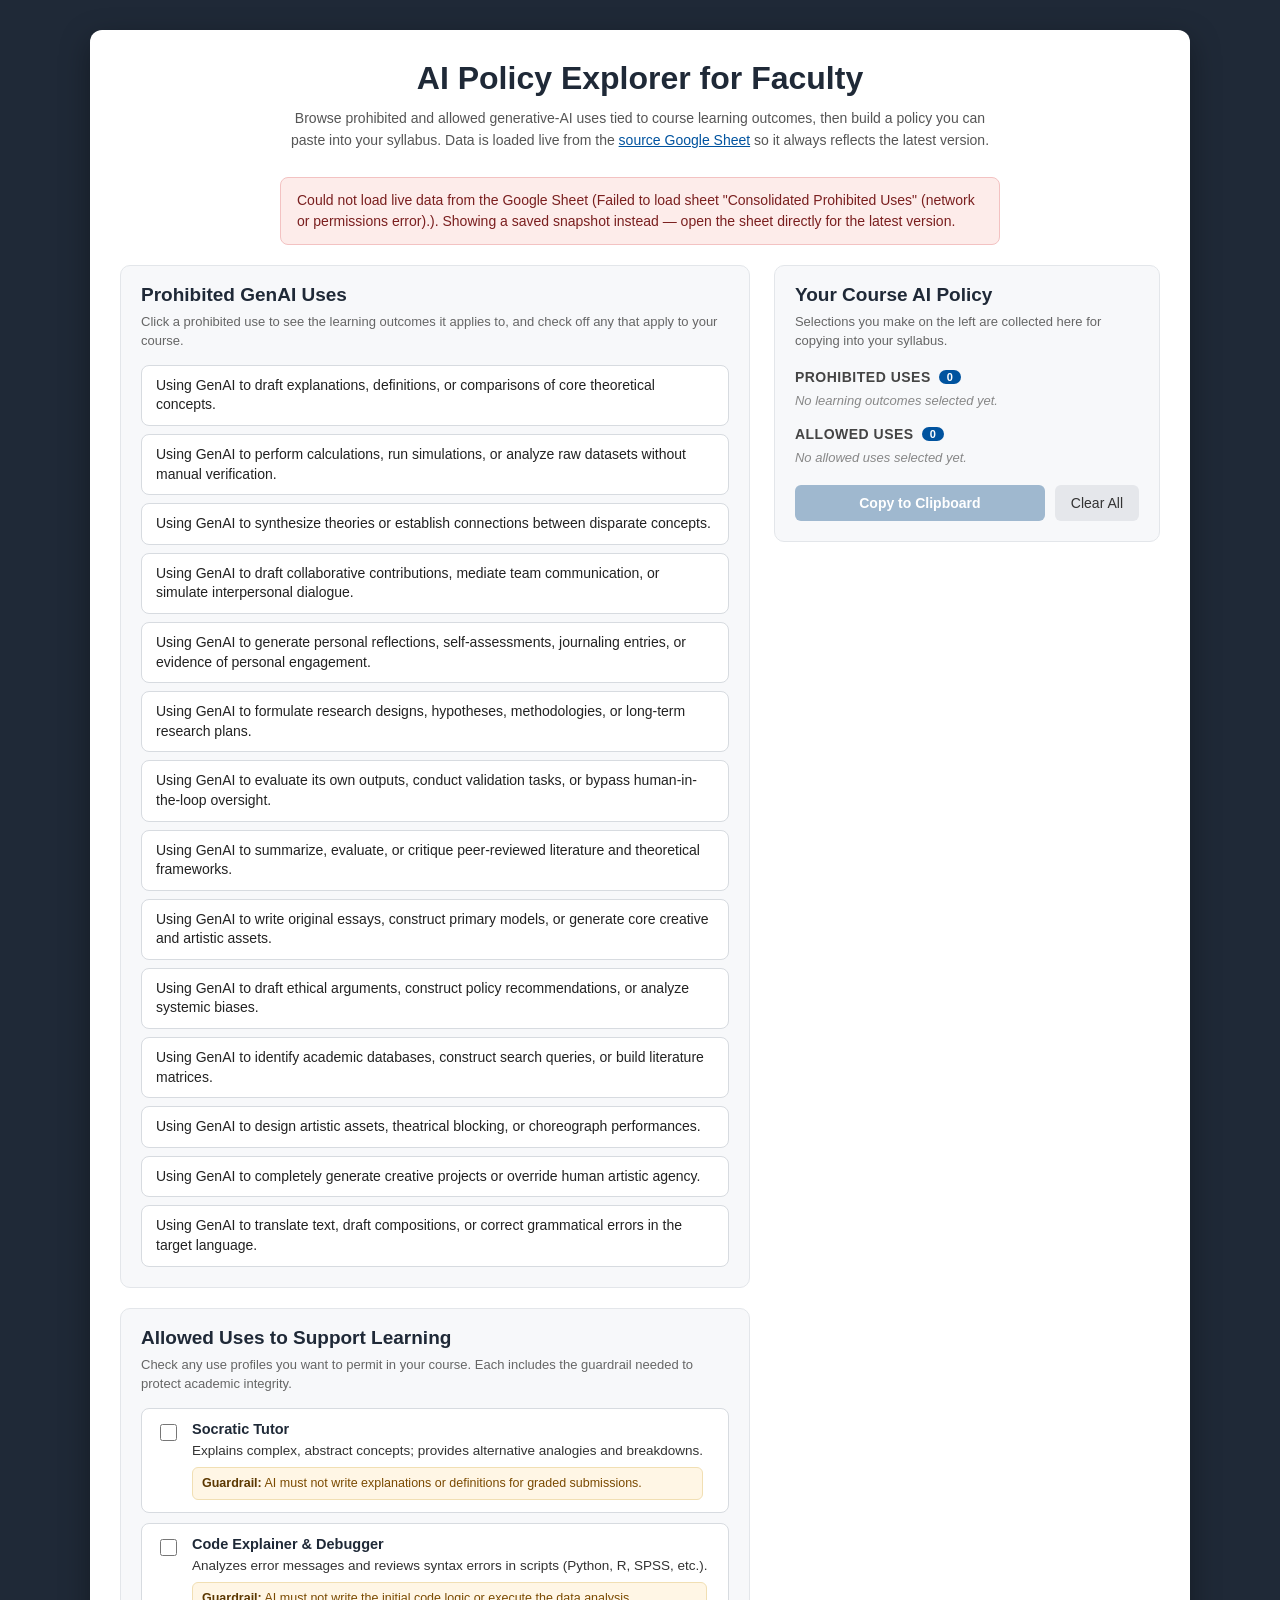
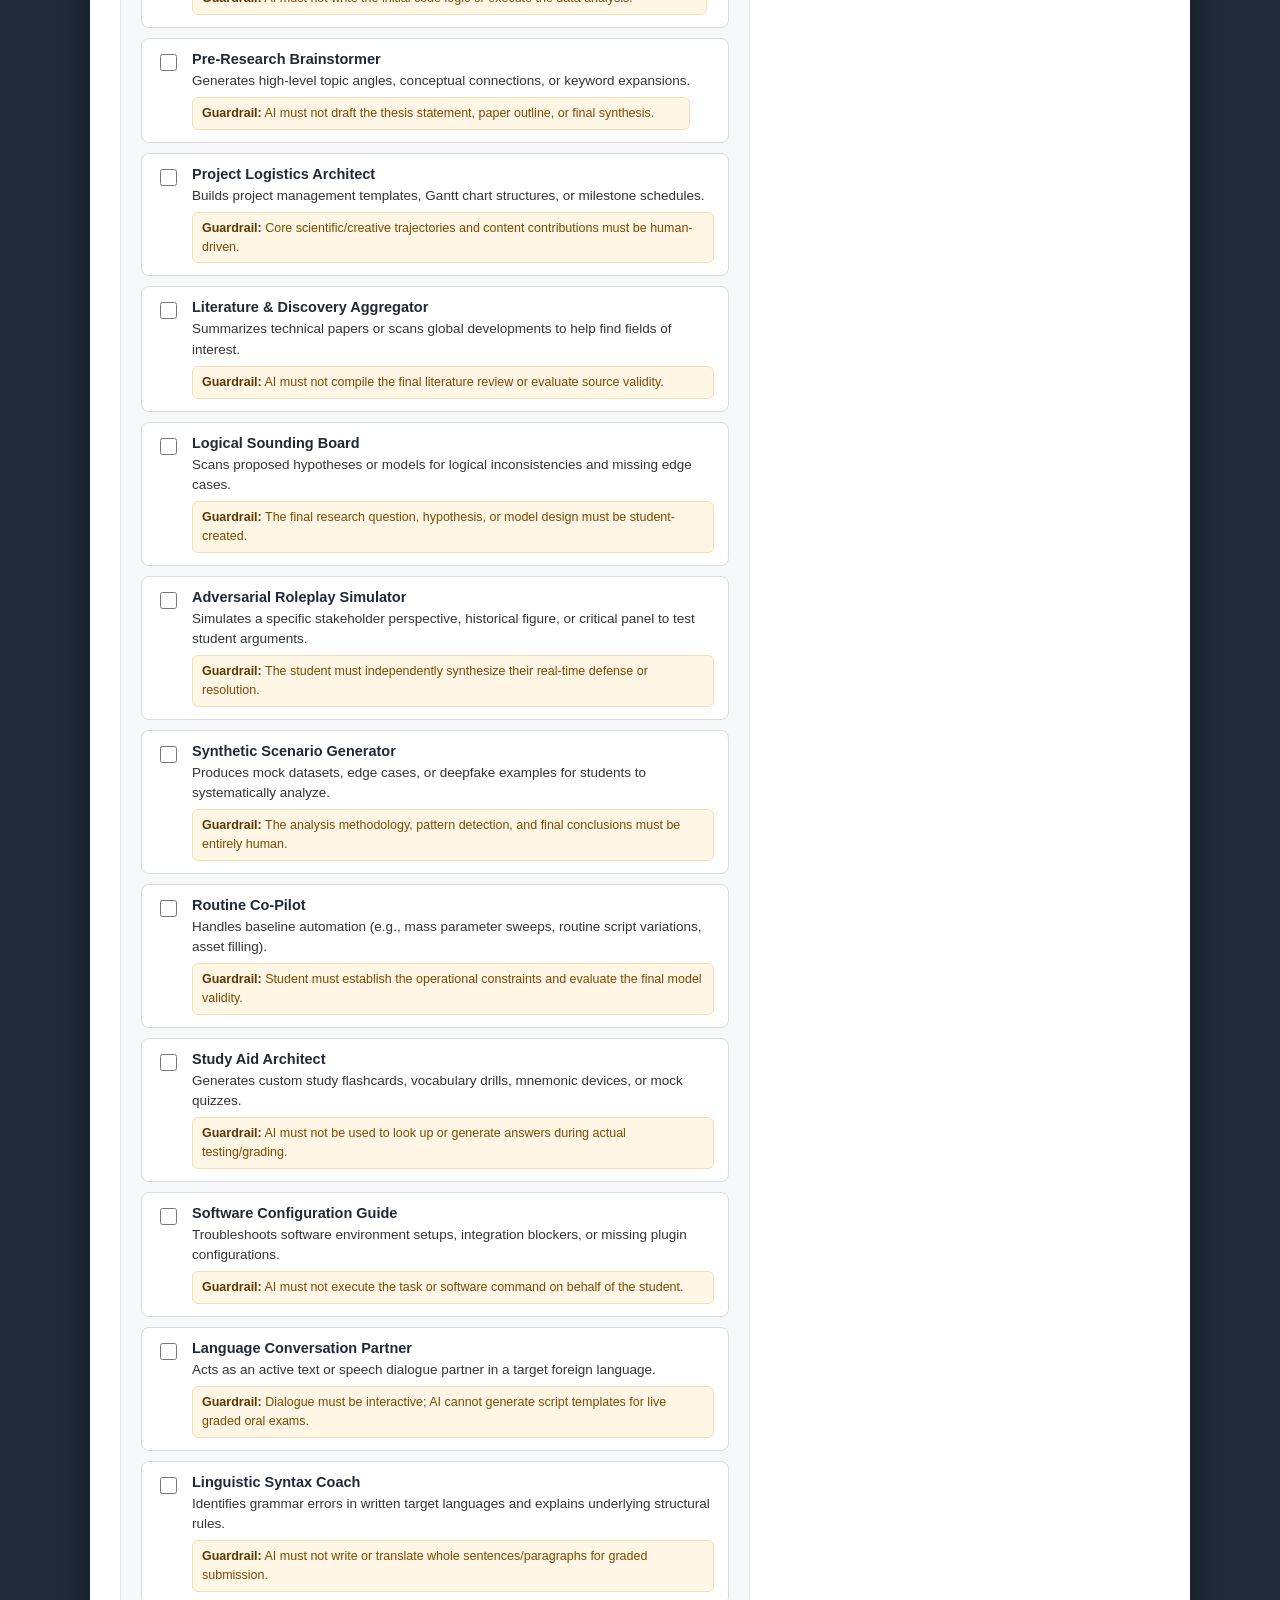
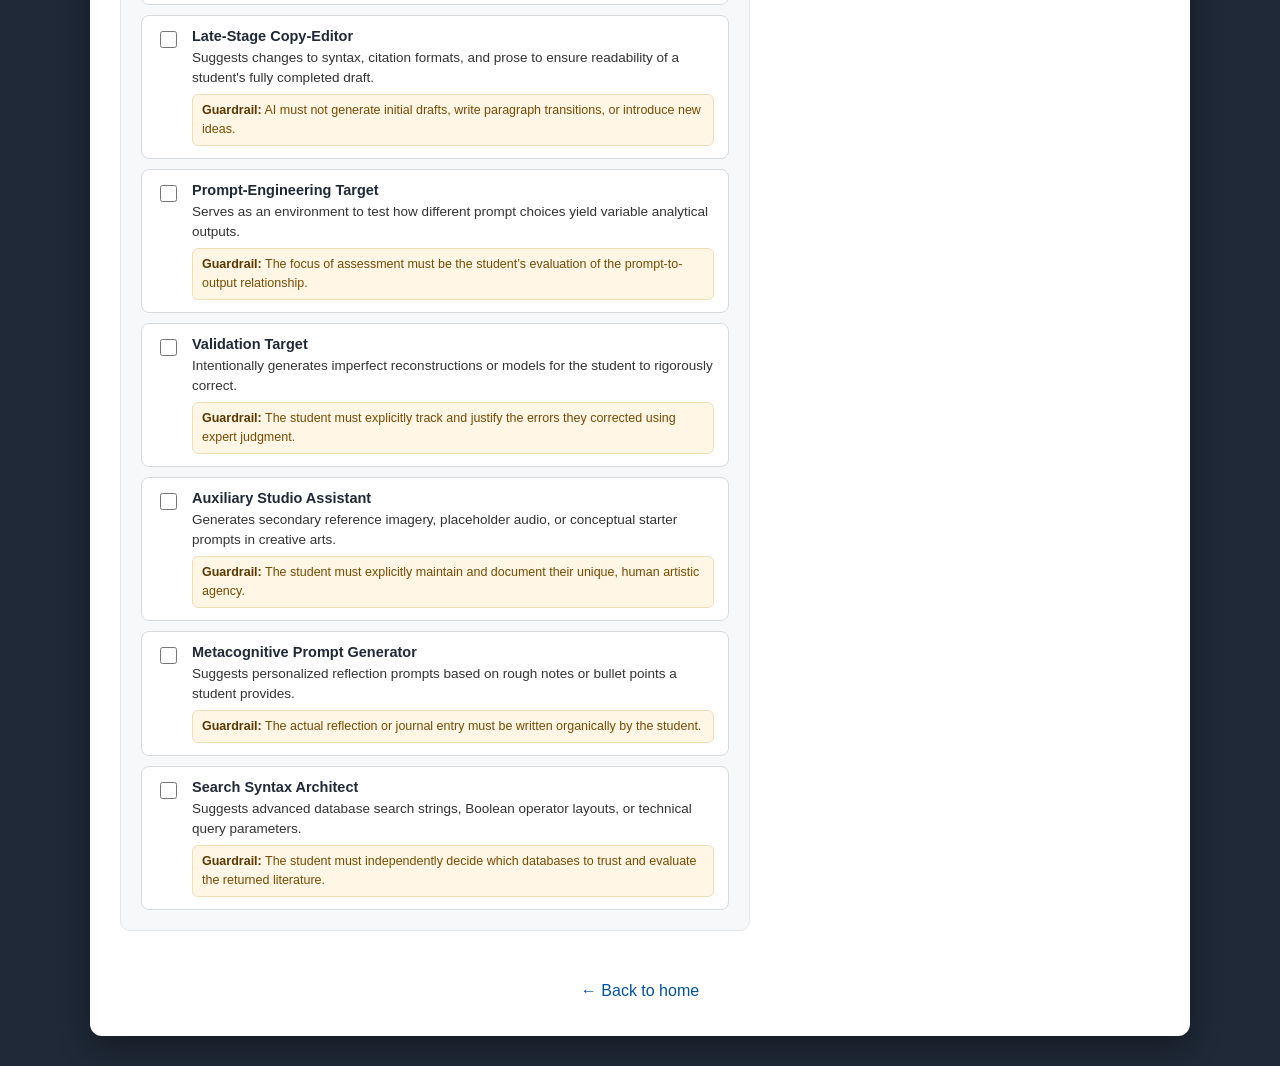
==== ai-policy-explorer.html @ 90e7f659 "Add AI Policy Explorer for faculty Loads prohibited/allowed GenAI use data live from the course-leve" ====
<!DOCTYPE html>
<html lang="en">
<head>
    <meta charset="UTF-8">
    <meta name="viewport" content="width=device-width, initial-scale=1.0">
    <title>AI Policy Explorer for Faculty</title>
    <link rel="stylesheet" href="styles/ai-policy-explorer.css">
</head>
<body>
    <div id="page">
        <header>
            <h1>AI Policy Explorer for Faculty</h1>
            <p class="subtitle">
                Browse prohibited and allowed generative-AI uses tied to course learning outcomes, then build a
                policy you can paste into your syllabus. Data is loaded live from the
                <a id="sheet-link" href="#" target="_blank" rel="noopener">source Google Sheet</a>
                so it always reflects the latest version.
            </p>
        </header>

        <div id="status-banner" class="status-banner" hidden></div>

        <main id="app" hidden>
            <div class="columns">
                <div class="main-col">
                    <section class="panel" aria-labelledby="prohibited-heading">
                        <h2 id="prohibited-heading">Prohibited GenAI Uses</h2>
                        <p class="panel-help">Click a prohibited use to see the learning outcomes it applies to, and check off any that apply to your course.</p>
                        <ul id="prohibited-list" class="pill-list"></ul>
                    </section>

                    <section class="panel" aria-labelledby="allowed-heading">
                        <h2 id="allowed-heading">Allowed Uses to Support Learning</h2>
                        <p class="panel-help">Check any use profiles you want to permit in your course. Each includes the guardrail needed to protect academic integrity.</p>
                        <ul id="allowed-list" class="card-list"></ul>
                    </section>
                </div>

                <aside class="side-col">
                    <div id="collection-box" class="panel collection-box">
                        <h2>Your Course AI Policy</h2>
                        <p class="panel-help">Selections you make on the left are collected here for copying into your syllabus.</p>

                        <h3>Prohibited Uses <span id="prohibited-count" class="count-badge">0</span></h3>
                        <ul id="selected-prohibited" class="selection-list empty">
                            <li class="empty-msg">No learning outcomes selected yet.</li>
                        </ul>

                        <h3>Allowed Uses <span id="allowed-count" class="count-badge">0</span></h3>
                        <ul id="selected-allowed" class="selection-list empty">
                            <li class="empty-msg">No allowed uses selected yet.</li>
                        </ul>

                        <div class="collection-actions">
                            <button type="button" id="copy-btn">Copy to Clipboard</button>
                            <button type="button" id="clear-btn" class="secondary-btn">Clear All</button>
                        </div>
                    </div>
                </aside>
            </div>
        </main>

        <p class="back-link"><a href="index.html">&larr; Back to home</a></p>
    </div>

    <div id="outcome-modal" class="modal-overlay" hidden>
        <div class="modal" role="dialog" aria-modal="true" aria-labelledby="modal-title">
            <button type="button" id="modal-close" class="modal-close" aria-label="Close">&times;</button>
            <h2 id="modal-title">Prohibited use</h2>
            <p class="panel-help">Check any example learning outcomes below that apply to your course to add them to your policy list.</p>
            <ul id="modal-outcome-list" class="outcome-list"></ul>
        </div>
    </div>

    <script src="scripts/ai-policy-explorer-fallback-data.js"></script>
    <script src="scripts/ai-policy-explorer.js"></script>
</body>
</html>
---- styles/ai-policy-explorer.css ----
* {
    box-sizing: border-box;
}

body {
    margin: 0;
    min-height: 100vh;
    background-color: #1f2937;
    font-family: 'Segoe UI', 'Open Sans', sans-serif;
    display: flex;
    justify-content: center;
    padding: 30px 15px;
    color: #222;
}

#page {
    width: 100%;
    max-width: 1100px;
    background-color: #ffffff;
    border-radius: 12px;
    padding: 30px 30px 15px;
    box-shadow: 0 10px 30px rgba(0, 0, 0, 0.35);
}

h1 {
    text-align: center;
    margin: 0 0 10px;
    color: #1f2937;
}

.subtitle {
    max-width: 720px;
    margin: 0 auto 25px;
    text-align: center;
    color: #555;
    font-size: 14px;
    line-height: 1.6;
}

.subtitle a {
    color: #00539F;
}

.status-banner {
    max-width: 720px;
    margin: 0 auto 20px;
    padding: 12px 16px;
    border-radius: 8px;
    font-size: 14px;
    line-height: 1.5;
}

.status-banner.info {
    background-color: #eef4fb;
    color: #1f4e79;
    border: 1px solid #cfe0f2;
}

.status-banner.error {
    background-color: #fdecea;
    color: #7a1f1f;
    border: 1px solid #f3c2c2;
}

.columns {
    display: flex;
    gap: 24px;
    align-items: flex-start;
}

.main-col {
    flex: 1 1 62%;
    min-width: 0;
}

.side-col {
    flex: 1 1 38%;
    min-width: 280px;
    position: sticky;
    top: 20px;
}

.panel {
    background-color: #f7f8fa;
    border: 1px solid #e3e6ea;
    border-radius: 10px;
    padding: 18px 20px 20px;
    margin-bottom: 20px;
}

.panel h2 {
    margin: 0 0 6px;
    font-size: 19px;
    color: #1f2937;
}

.panel-help {
    margin: 0 0 14px;
    font-size: 13px;
    color: #666;
    line-height: 1.5;
}

.pill-list {
    list-style: none;
    margin: 0;
    padding: 0;
    display: flex;
    flex-direction: column;
    gap: 8px;
}

.pill-item button {
    width: 100%;
    text-align: left;
    background-color: #fff;
    border: 1px solid #d7dbe0;
    border-radius: 8px;
    padding: 10px 14px;
    font-size: 14px;
    line-height: 1.4;
    cursor: pointer;
    color: #222;
    transition: background-color 0.15s, border-color 0.15s;
}

.pill-item button:hover,
.pill-item button:focus-visible {
    background-color: #eef4fb;
    border-color: #00539F;
}

.card-list {
    list-style: none;
    margin: 0;
    padding: 0;
    display: flex;
    flex-direction: column;
    gap: 10px;
}

.card-item {
    background-color: #fff;
    border: 1px solid #d7dbe0;
    border-radius: 8px;
    padding: 12px 14px;
    display: flex;
    gap: 12px;
    align-items: flex-start;
}

.card-item input[type="checkbox"] {
    margin-top: 3px;
    width: 17px;
    height: 17px;
    flex: none;
    cursor: pointer;
}

.card-body label {
    cursor: pointer;
    display: block;
}

.card-title {
    display: block;
    font-weight: 600;
    font-size: 14.5px;
    color: #1f2937;
    margin: 0 0 4px;
}

.card-supports {
    display: block;
    font-size: 13.5px;
    line-height: 1.5;
    margin: 0 0 6px;
    color: #333;
}

.card-guardrail {
    font-size: 12.5px;
    line-height: 1.5;
    color: #7a4a00;
    background-color: #fff6e5;
    border: 1px solid #f1dfb3;
    border-radius: 6px;
    padding: 6px 9px;
    margin: 0;
}

.card-guardrail strong {
    color: #5c3800;
}

.collection-box h2 {
    margin: 0 0 6px;
}

.collection-box h3 {
    font-size: 14px;
    text-transform: uppercase;
    letter-spacing: 0.5px;
    color: #444;
    margin: 18px 0 8px;
    display: flex;
    align-items: center;
    gap: 8px;
}

.count-badge {
    background-color: #00539F;
    color: #fff;
    font-size: 11px;
    font-weight: 700;
    border-radius: 999px;
    padding: 1px 8px;
    letter-spacing: 0;
    text-transform: none;
}

.selection-list {
    list-style: none;
    margin: 0;
    padding: 0;
    display: flex;
    flex-direction: column;
    gap: 8px;
    max-height: 260px;
    overflow-y: auto;
}

.selection-list.empty {
    max-height: none;
}

.empty-msg {
    font-size: 13px;
    color: #888;
    font-style: italic;
}

.selection-item {
    background-color: #fff;
    border: 1px solid #e0e3e8;
    border-radius: 7px;
    padding: 8px 10px;
    font-size: 12.5px;
    line-height: 1.5;
    position: relative;
    padding-right: 28px;
}

.selection-item .item-title {
    font-weight: 600;
    color: #1f2937;
    display: block;
}

.selection-item .item-meta {
    color: #666;
    display: block;
    margin-top: 2px;
}

.remove-btn {
    position: absolute;
    top: 6px;
    right: 6px;
    width: 20px;
    height: 20px;
    line-height: 18px;
    text-align: center;
    border: none;
    border-radius: 50%;
    background-color: #eee;
    color: #555;
    cursor: pointer;
    font-size: 14px;
    padding: 0;
}

.remove-btn:hover {
    background-color: #dc3545;
    color: #fff;
}

.collection-actions {
    display: flex;
    gap: 10px;
    margin-top: 20px;
}

#copy-btn {
    flex: 1;
    padding: 10px 16px;
    font-size: 14px;
    font-weight: 600;
    background-color: #00539F;
    color: #fff;
    border: none;
    border-radius: 6px;
    cursor: pointer;
}

#copy-btn:hover {
    background-color: #003f7a;
}

#copy-btn:disabled {
    background-color: #9fb8cf;
    cursor: not-allowed;
}

#copy-btn.copied {
    background-color: #1e8e3e;
}

.secondary-btn {
    padding: 10px 16px;
    font-size: 14px;
    background-color: #e5e7eb;
    color: #333;
    border: none;
    border-radius: 6px;
    cursor: pointer;
}

.secondary-btn:hover {
    background-color: #d8dbe0;
}

/* Modal */

.modal-overlay {
    position: fixed;
    inset: 0;
    background-color: rgba(0, 0, 0, 0.5);
    display: flex;
    align-items: center;
    justify-content: center;
    padding: 20px;
    z-index: 100;
}

.modal-overlay[hidden] {
    display: none;
}

.modal {
    background-color: #fff;
    border-radius: 12px;
    max-width: 720px;
    width: 100%;
    max-height: 85vh;
    overflow-y: auto;
    padding: 24px 26px;
    position: relative;
    box-shadow: 0 15px 40px rgba(0, 0, 0, 0.4);
}

.modal-close {
    position: absolute;
    top: 14px;
    right: 14px;
    width: 32px;
    height: 32px;
    border: none;
    border-radius: 50%;
    background-color: #f0f1f3;
    color: #333;
    font-size: 20px;
    cursor: pointer;
    line-height: 1;
}

.modal-close:hover {
    background-color: #e0e2e6;
}

#modal-title {
    margin: 0 8px 6px 0;
    font-size: 18px;
    color: #1f2937;
    padding-right: 30px;
}

.outcome-list {
    list-style: none;
    margin: 14px 0 0;
    padding: 0;
    display: flex;
    flex-direction: column;
    gap: 10px;
}

.outcome-item {
    display: flex;
    gap: 12px;
    align-items: flex-start;
    background-color: #f7f8fa;
    border: 1px solid #e3e6ea;
    border-radius: 8px;
    padding: 10px 12px;
}

.outcome-item input[type="checkbox"] {
    margin-top: 3px;
    width: 17px;
    height: 17px;
    flex: none;
    cursor: pointer;
}

.outcome-item label {
    cursor: pointer;
}

.outcome-text {
    font-size: 14px;
    line-height: 1.5;
    color: #222;
    display: block;
}

.outcome-meta {
    font-size: 12px;
    color: #666;
    display: block;
    margin-top: 3px;
}

.no-results {
    font-size: 13px;
    color: #888;
    font-style: italic;
}

.back-link {
    text-align: center;
    padding: 15px 0 5px;
}

.back-link a {
    color: #00539F;
    text-decoration: none;
}

.back-link a:hover {
    text-decoration: underline;
}

@media (max-width: 800px) {
    .columns {
        flex-direction: column;
    }

    .side-col {
        position: static;
        width: 100%;
    }
}
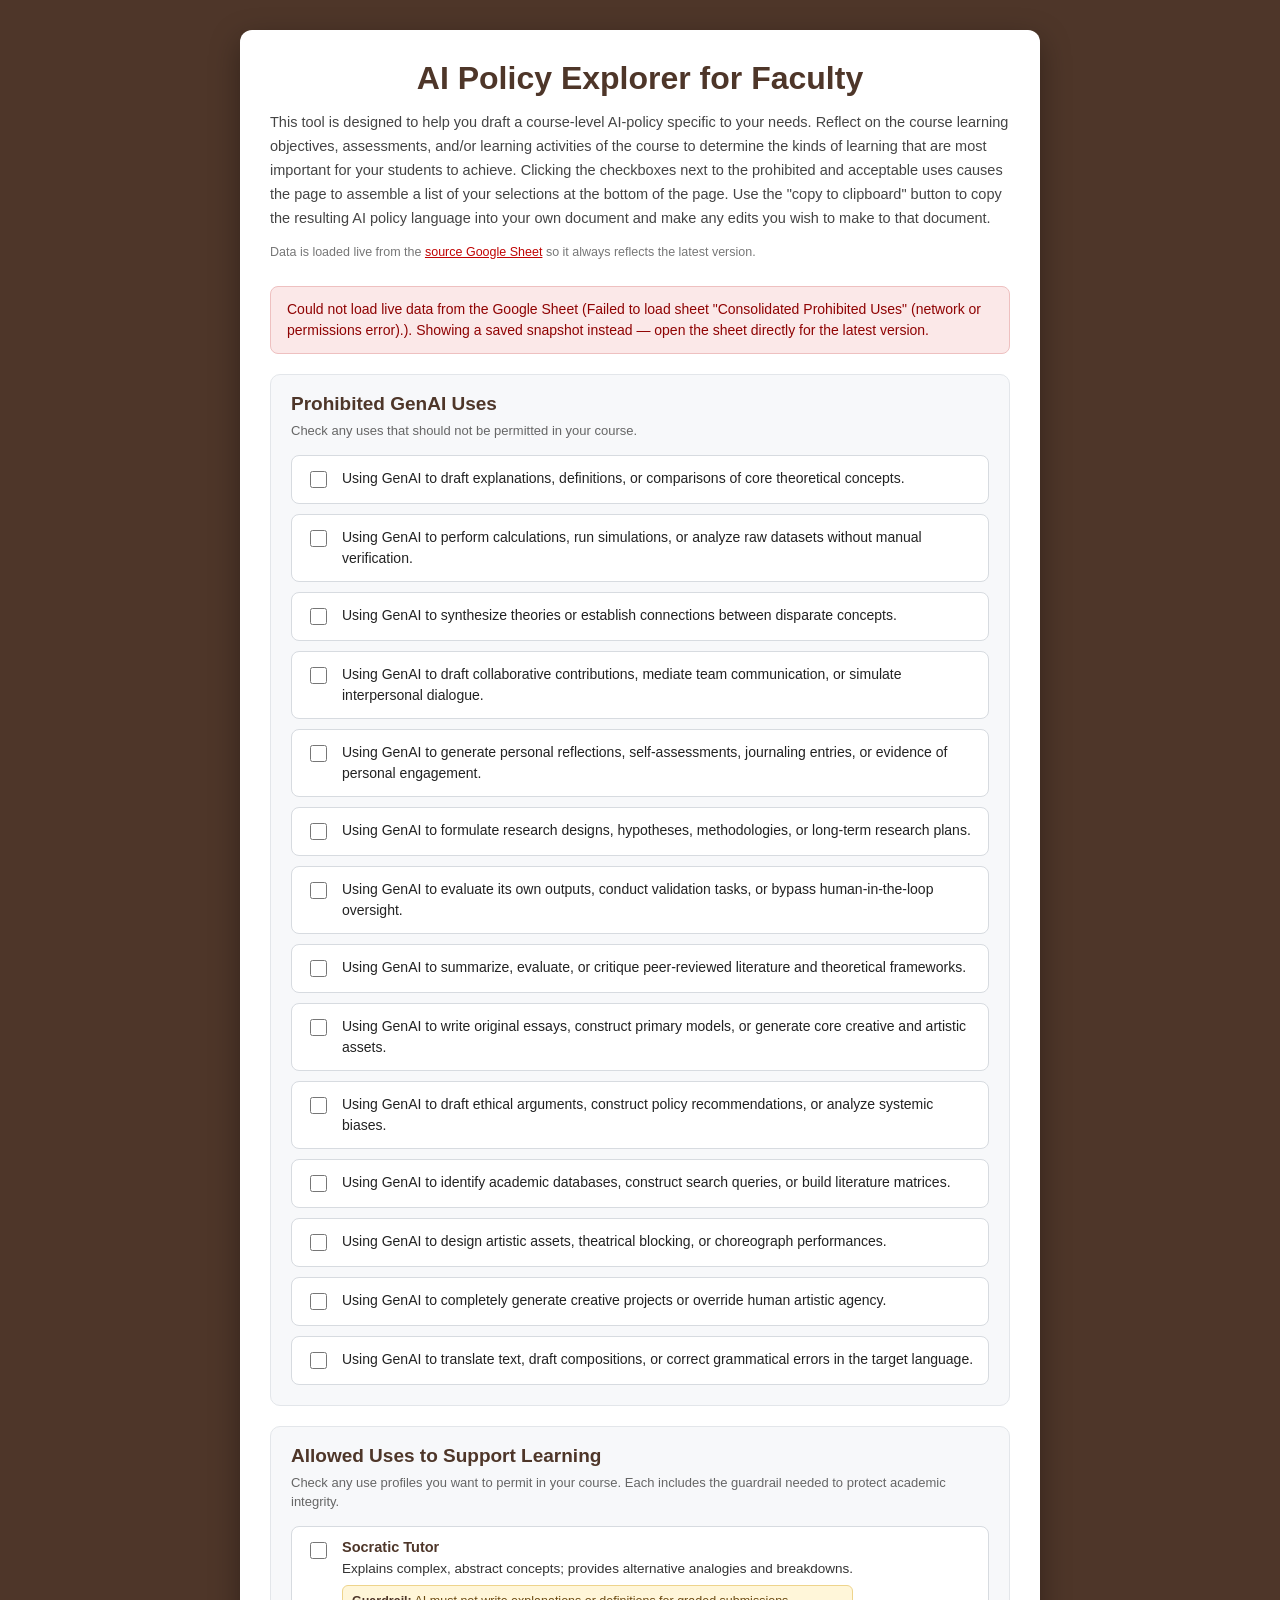
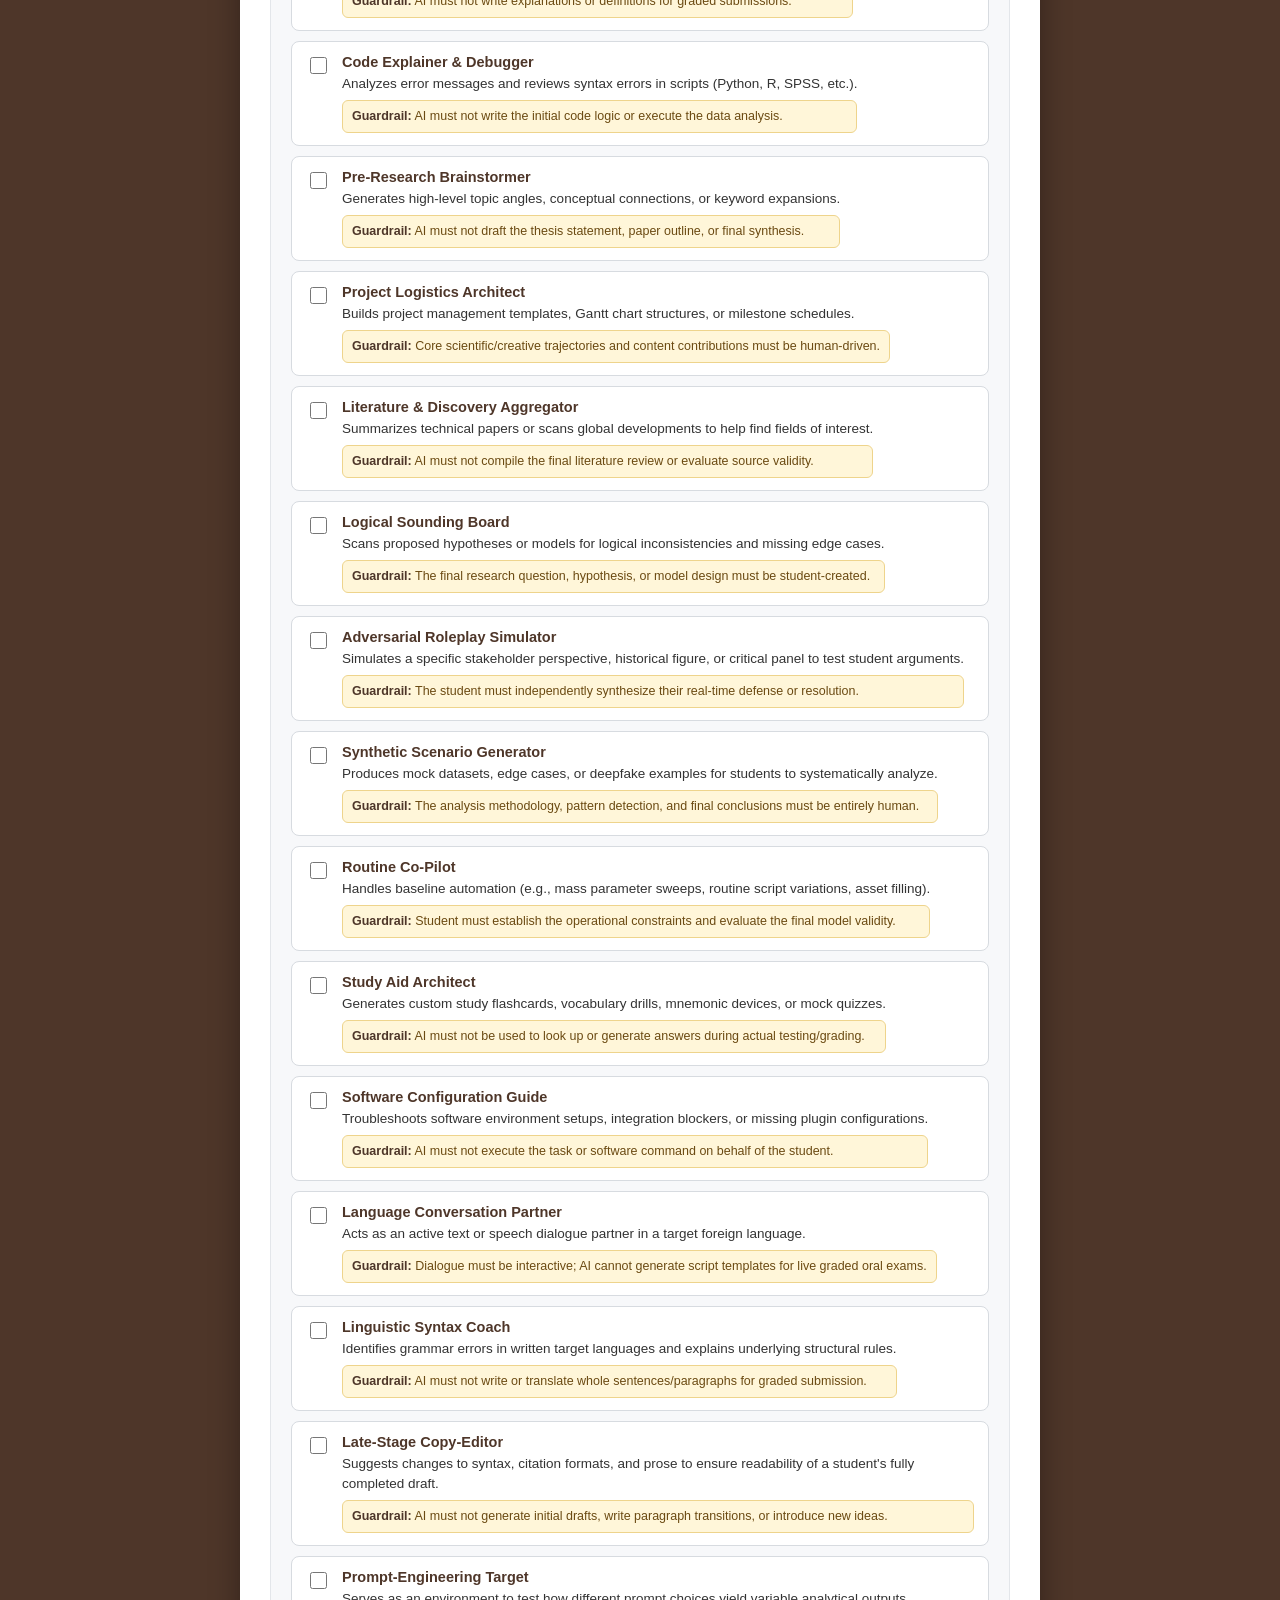
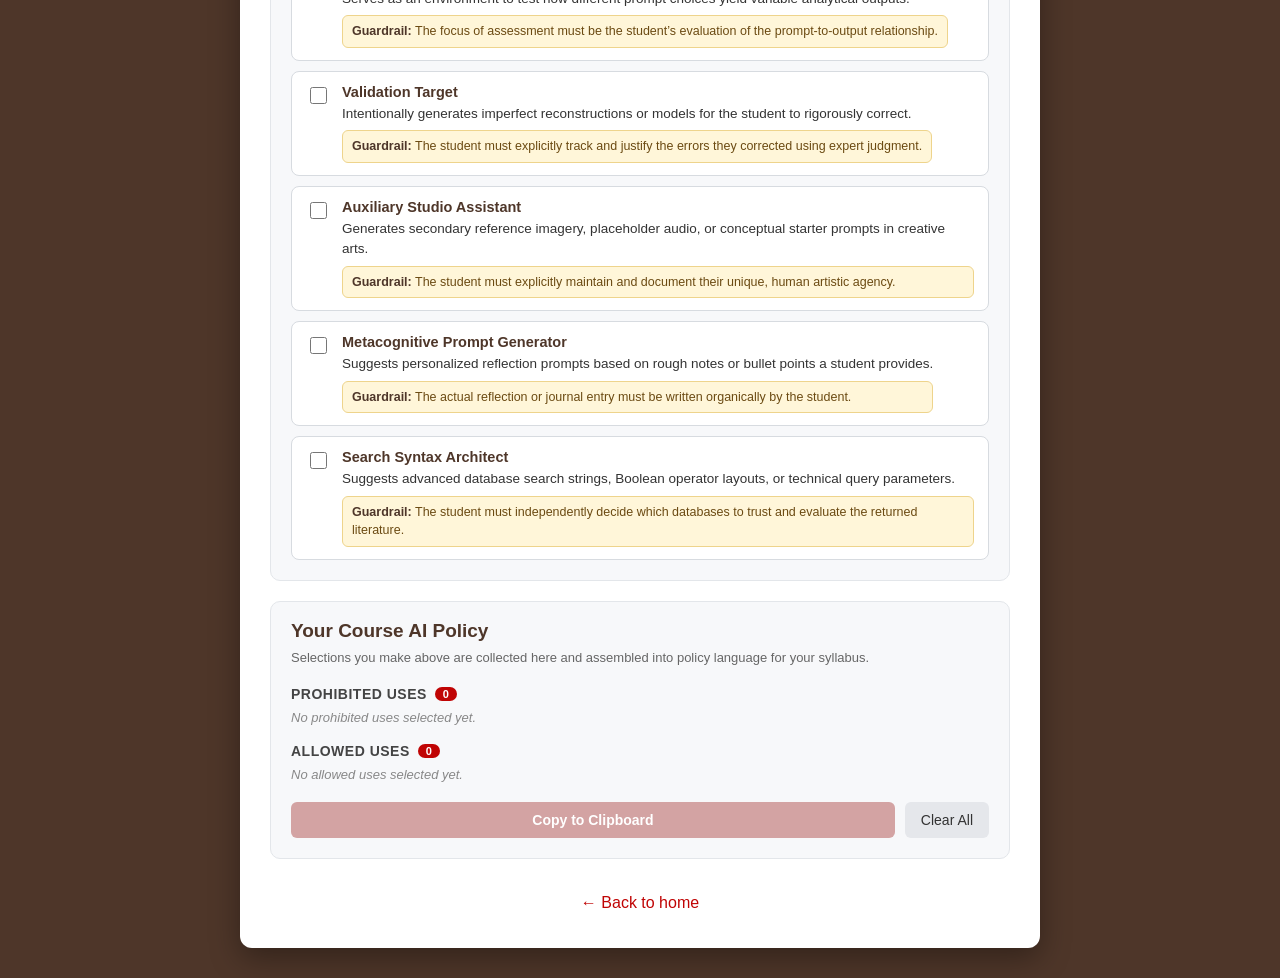
==== commit 5591ae52: "Simplify AI Policy Explorer: direct checkboxes, syllabus boilerplate, intro copy Replaces the prohib" ====
--- a/ai-policy-explorer.html
+++ b/ai-policy-explorer.html
@@ -11,8 +11,16 @@
         <header>
             <h1>AI Policy Explorer for Faculty</h1>
             <p class="subtitle">
-                Browse prohibited and allowed generative-AI uses tied to course learning outcomes, then build a
-                policy you can paste into your syllabus. Data is loaded live from the
+                This tool is designed to help you draft a course-level AI-policy specific to your needs. Reflect
+                on the course learning objectives, assessments, and/or learning activities of the course to
+                determine the kinds of learning that are most important for your students to achieve. Clicking
+                the checkboxes next to the prohibited and acceptable uses causes the page to assemble a list of
+                your selections at the bottom of the page. Use the "copy to clipboard" button to copy the
+                resulting AI policy language into your own document and make any edits you wish to make to that
+                document.
+            </p>
+            <p class="source-note">
+                Data is loaded live from the
                 <a id="sheet-link" href="#" target="_blank" rel="noopener">source Google Sheet</a>
                 so it always reflects the latest version.
             </p>
@@ -21,55 +29,40 @@
         <div id="status-banner" class="status-banner" hidden></div>
 
         <main id="app" hidden>
-            <div class="columns">
-                <div class="main-col">
-                    <section class="panel" aria-labelledby="prohibited-heading">
-                        <h2 id="prohibited-heading">Prohibited GenAI Uses</h2>
-                        <p class="panel-help">Click a prohibited use to see the learning outcomes it applies to, and check off any that apply to your course.</p>
-                        <ul id="prohibited-list" class="pill-list"></ul>
-                    </section>
+            <section class="panel" aria-labelledby="prohibited-heading">
+                <h2 id="prohibited-heading">Prohibited GenAI Uses</h2>
+                <p class="panel-help">Check any uses that should not be permitted in your course.</p>
+                <ul id="prohibited-list" class="card-list"></ul>
+            </section>
 
-                    <section class="panel" aria-labelledby="allowed-heading">
-                        <h2 id="allowed-heading">Allowed Uses to Support Learning</h2>
-                        <p class="panel-help">Check any use profiles you want to permit in your course. Each includes the guardrail needed to protect academic integrity.</p>
-                        <ul id="allowed-list" class="card-list"></ul>
-                    </section>
+            <section class="panel" aria-labelledby="allowed-heading">
+                <h2 id="allowed-heading">Allowed Uses to Support Learning</h2>
+                <p class="panel-help">Check any use profiles you want to permit in your course. Each includes the guardrail needed to protect academic integrity.</p>
+                <ul id="allowed-list" class="card-list"></ul>
+            </section>
+
+            <section id="collection-box" class="panel collection-box" aria-labelledby="collection-heading">
+                <h2 id="collection-heading">Your Course AI Policy</h2>
+                <p class="panel-help">Selections you make above are collected here and assembled into policy language for your syllabus.</p>
+
+                <h3>Prohibited Uses <span id="prohibited-count" class="count-badge">0</span></h3>
+                <ul id="selected-prohibited" class="selection-list empty">
+                    <li class="empty-msg">No prohibited uses selected yet.</li>
+                </ul>
+
+                <h3>Allowed Uses <span id="allowed-count" class="count-badge">0</span></h3>
+                <ul id="selected-allowed" class="selection-list empty">
+                    <li class="empty-msg">No allowed uses selected yet.</li>
+                </ul>
+
+                <div class="collection-actions">
+                    <button type="button" id="copy-btn">Copy to Clipboard</button>
+                    <button type="button" id="clear-btn" class="secondary-btn">Clear All</button>
                 </div>
-
-                <aside class="side-col">
-                    <div id="collection-box" class="panel collection-box">
-                        <h2>Your Course AI Policy</h2>
-                        <p class="panel-help">Selections you make on the left are collected here for copying into your syllabus.</p>
-
-                        <h3>Prohibited Uses <span id="prohibited-count" class="count-badge">0</span></h3>
-                        <ul id="selected-prohibited" class="selection-list empty">
-                            <li class="empty-msg">No learning outcomes selected yet.</li>
-                        </ul>
-
-                        <h3>Allowed Uses <span id="allowed-count" class="count-badge">0</span></h3>
-                        <ul id="selected-allowed" class="selection-list empty">
-                            <li class="empty-msg">No allowed uses selected yet.</li>
-                        </ul>
-
-                        <div class="collection-actions">
-                            <button type="button" id="copy-btn">Copy to Clipboard</button>
-                            <button type="button" id="clear-btn" class="secondary-btn">Clear All</button>
-                        </div>
-                    </div>
-                </aside>
-            </div>
+            </section>
         </main>
 
         <p class="back-link"><a href="index.html">&larr; Back to home</a></p>
-    </div>
-
-    <div id="outcome-modal" class="modal-overlay" hidden>
-        <div class="modal" role="dialog" aria-modal="true" aria-labelledby="modal-title">
-            <button type="button" id="modal-close" class="modal-close" aria-label="Close">&times;</button>
-            <h2 id="modal-title">Prohibited use</h2>
-            <p class="panel-help">Check any example learning outcomes below that apply to your course to add them to your policy list.</p>
-            <ul id="modal-outcome-list" class="outcome-list"></ul>
-        </div>
     </div>
 
     <script src="scripts/ai-policy-explorer-fallback-data.js"></script>
--- a/styles/ai-policy-explorer.css
+++ b/styles/ai-policy-explorer.css
@@ -1,3 +1,17 @@
+:root {
+    /* Brown University brand palette */
+    --brown: #4e3629;
+    --brown-red: #c00404;
+    --brown-red-dark: #8f0303;
+    --brown-red-tint: #fbe8e8;
+    --brown-red-border: #eec0c0;
+    --brown-gold: #ffc72c;
+    --brown-gold-tint: #fff6d9;
+    --brown-gold-border: #eed48c;
+    --brown-gold-text: #6b4a12;
+    --brown-gray: #98a4ae;
+}
+
 * {
     box-sizing: border-box;
 }
@@ -5,7 +19,7 @@
 body {
     margin: 0;
     min-height: 100vh;
-    background-color: #1f2937;
+    background-color: var(--brown);
     font-family: 'Segoe UI', 'Open Sans', sans-serif;
     display: flex;
     justify-content: center;
@@ -15,7 +29,7 @@
 
 #page {
     width: 100%;
-    max-width: 1100px;
+    max-width: 800px;
     background-color: #ffffff;
     border-radius: 12px;
     padding: 30px 30px 15px;
@@ -24,26 +38,30 @@
 
 h1 {
     text-align: center;
-    margin: 0 0 10px;
-    color: #1f2937;
+    margin: 0 0 14px;
+    color: var(--brown);
 }
 
 .subtitle {
-    max-width: 720px;
-    margin: 0 auto 25px;
-    text-align: center;
-    color: #555;
-    font-size: 14px;
-    line-height: 1.6;
-}
-
-.subtitle a {
-    color: #00539F;
+    margin: 0 0 12px;
+    color: #444;
+    font-size: 14.5px;
+    line-height: 1.65;
+}
+
+.source-note {
+    margin: 0 0 25px;
+    color: #777;
+    font-size: 12.5px;
+    line-height: 1.5;
+}
+
+.source-note a {
+    color: var(--brown-red);
 }
 
 .status-banner {
-    max-width: 720px;
-    margin: 0 auto 20px;
+    margin: 0 0 20px;
     padding: 12px 16px;
     border-radius: 8px;
     font-size: 14px;
@@ -51,33 +69,15 @@
 }
 
 .status-banner.info {
-    background-color: #eef4fb;
-    color: #1f4e79;
-    border: 1px solid #cfe0f2;
+    background-color: #f2ece7;
+    color: var(--brown);
+    border: 1px solid #ddccc2;
 }
 
 .status-banner.error {
-    background-color: #fdecea;
-    color: #7a1f1f;
-    border: 1px solid #f3c2c2;
-}
-
-.columns {
-    display: flex;
-    gap: 24px;
-    align-items: flex-start;
-}
-
-.main-col {
-    flex: 1 1 62%;
-    min-width: 0;
-}
-
-.side-col {
-    flex: 1 1 38%;
-    min-width: 280px;
-    position: sticky;
-    top: 20px;
+    background-color: var(--brown-red-tint);
+    color: var(--brown-red-dark);
+    border: 1px solid var(--brown-red-border);
 }
 
 .panel {
@@ -91,7 +91,7 @@
 .panel h2 {
     margin: 0 0 6px;
     font-size: 19px;
-    color: #1f2937;
+    color: var(--brown);
 }
 
 .panel-help {
@@ -99,35 +99,6 @@
     font-size: 13px;
     color: #666;
     line-height: 1.5;
-}
-
-.pill-list {
-    list-style: none;
-    margin: 0;
-    padding: 0;
-    display: flex;
-    flex-direction: column;
-    gap: 8px;
-}
-
-.pill-item button {
-    width: 100%;
-    text-align: left;
-    background-color: #fff;
-    border: 1px solid #d7dbe0;
-    border-radius: 8px;
-    padding: 10px 14px;
-    font-size: 14px;
-    line-height: 1.4;
-    cursor: pointer;
-    color: #222;
-    transition: background-color 0.15s, border-color 0.15s;
-}
-
-.pill-item button:hover,
-.pill-item button:focus-visible {
-    background-color: #eef4fb;
-    border-color: #00539F;
 }
 
 .card-list {
@@ -155,18 +126,26 @@
     height: 17px;
     flex: none;
     cursor: pointer;
+    accent-color: var(--brown-red);
 }
 
 .card-body label {
     cursor: pointer;
     display: block;
+}
+
+.card-text {
+    display: block;
+    font-size: 14px;
+    line-height: 1.5;
+    color: #222;
 }
 
 .card-title {
     display: block;
     font-weight: 600;
     font-size: 14.5px;
-    color: #1f2937;
+    color: var(--brown);
     margin: 0 0 4px;
 }
 
@@ -181,16 +160,16 @@
 .card-guardrail {
     font-size: 12.5px;
     line-height: 1.5;
-    color: #7a4a00;
-    background-color: #fff6e5;
-    border: 1px solid #f1dfb3;
+    color: var(--brown-gold-text);
+    background-color: var(--brown-gold-tint);
+    border: 1px solid var(--brown-gold-border);
     border-radius: 6px;
     padding: 6px 9px;
     margin: 0;
 }
 
 .card-guardrail strong {
-    color: #5c3800;
+    color: var(--brown);
 }
 
 .collection-box h2 {
@@ -209,7 +188,7 @@
 }
 
 .count-badge {
-    background-color: #00539F;
+    background-color: var(--brown-red);
     color: #fff;
     font-size: 11px;
     font-weight: 700;
@@ -226,7 +205,7 @@
     display: flex;
     flex-direction: column;
     gap: 8px;
-    max-height: 260px;
+    max-height: 320px;
     overflow-y: auto;
 }
 
@@ -253,7 +232,7 @@
 
 .selection-item .item-title {
     font-weight: 600;
-    color: #1f2937;
+    color: var(--brown);
     display: block;
 }
 
@@ -281,7 +260,7 @@
 }
 
 .remove-btn:hover {
-    background-color: #dc3545;
+    background-color: var(--brown-red);
     color: #fff;
 }
 
@@ -296,7 +275,7 @@
     padding: 10px 16px;
     font-size: 14px;
     font-weight: 600;
-    background-color: #00539F;
+    background-color: var(--brown-red);
     color: #fff;
     border: none;
     border-radius: 6px;
@@ -304,11 +283,11 @@
 }
 
 #copy-btn:hover {
-    background-color: #003f7a;
+    background-color: var(--brown-red-dark);
 }
 
 #copy-btn:disabled {
-    background-color: #9fb8cf;
+    background-color: #d3a3a3;
     cursor: not-allowed;
 }
 
@@ -330,133 +309,16 @@
     background-color: #d8dbe0;
 }
 
-/* Modal */
-
-.modal-overlay {
-    position: fixed;
-    inset: 0;
-    background-color: rgba(0, 0, 0, 0.5);
-    display: flex;
-    align-items: center;
-    justify-content: center;
-    padding: 20px;
-    z-index: 100;
-}
-
-.modal-overlay[hidden] {
-    display: none;
-}
-
-.modal {
-    background-color: #fff;
-    border-radius: 12px;
-    max-width: 720px;
-    width: 100%;
-    max-height: 85vh;
-    overflow-y: auto;
-    padding: 24px 26px;
-    position: relative;
-    box-shadow: 0 15px 40px rgba(0, 0, 0, 0.4);
-}
-
-.modal-close {
-    position: absolute;
-    top: 14px;
-    right: 14px;
-    width: 32px;
-    height: 32px;
-    border: none;
-    border-radius: 50%;
-    background-color: #f0f1f3;
-    color: #333;
-    font-size: 20px;
-    cursor: pointer;
-    line-height: 1;
-}
-
-.modal-close:hover {
-    background-color: #e0e2e6;
-}
-
-#modal-title {
-    margin: 0 8px 6px 0;
-    font-size: 18px;
-    color: #1f2937;
-    padding-right: 30px;
-}
-
-.outcome-list {
-    list-style: none;
-    margin: 14px 0 0;
-    padding: 0;
-    display: flex;
-    flex-direction: column;
-    gap: 10px;
-}
-
-.outcome-item {
-    display: flex;
-    gap: 12px;
-    align-items: flex-start;
-    background-color: #f7f8fa;
-    border: 1px solid #e3e6ea;
-    border-radius: 8px;
-    padding: 10px 12px;
-}
-
-.outcome-item input[type="checkbox"] {
-    margin-top: 3px;
-    width: 17px;
-    height: 17px;
-    flex: none;
-    cursor: pointer;
-}
-
-.outcome-item label {
-    cursor: pointer;
-}
-
-.outcome-text {
-    font-size: 14px;
-    line-height: 1.5;
-    color: #222;
-    display: block;
-}
-
-.outcome-meta {
-    font-size: 12px;
-    color: #666;
-    display: block;
-    margin-top: 3px;
-}
-
-.no-results {
-    font-size: 13px;
-    color: #888;
-    font-style: italic;
-}
-
 .back-link {
     text-align: center;
     padding: 15px 0 5px;
 }
 
 .back-link a {
-    color: #00539F;
+    color: var(--brown-red);
     text-decoration: none;
 }
 
 .back-link a:hover {
     text-decoration: underline;
 }
-
-@media (max-width: 800px) {
-    .columns {
-        flex-direction: column;
-    }
-
-    .side-col {
-        position: static;
-        width: 100%;
-    }
-}
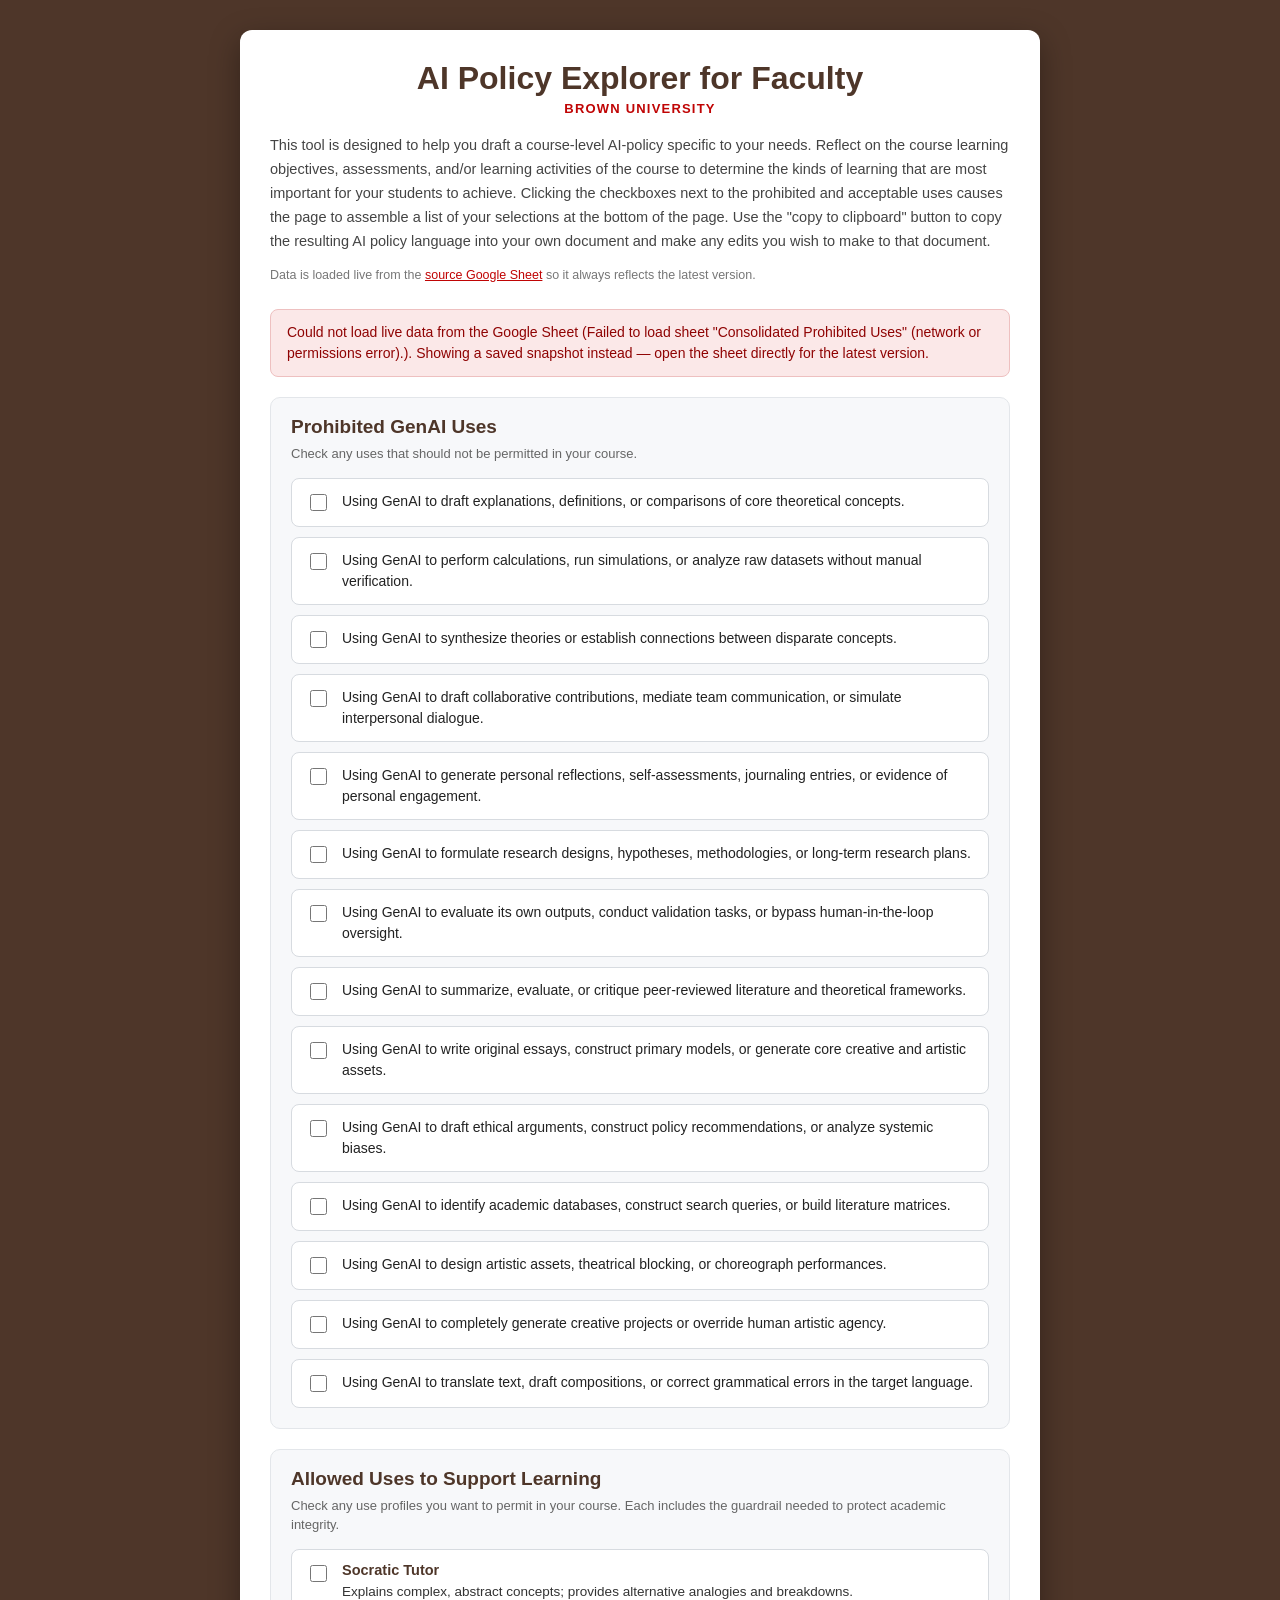
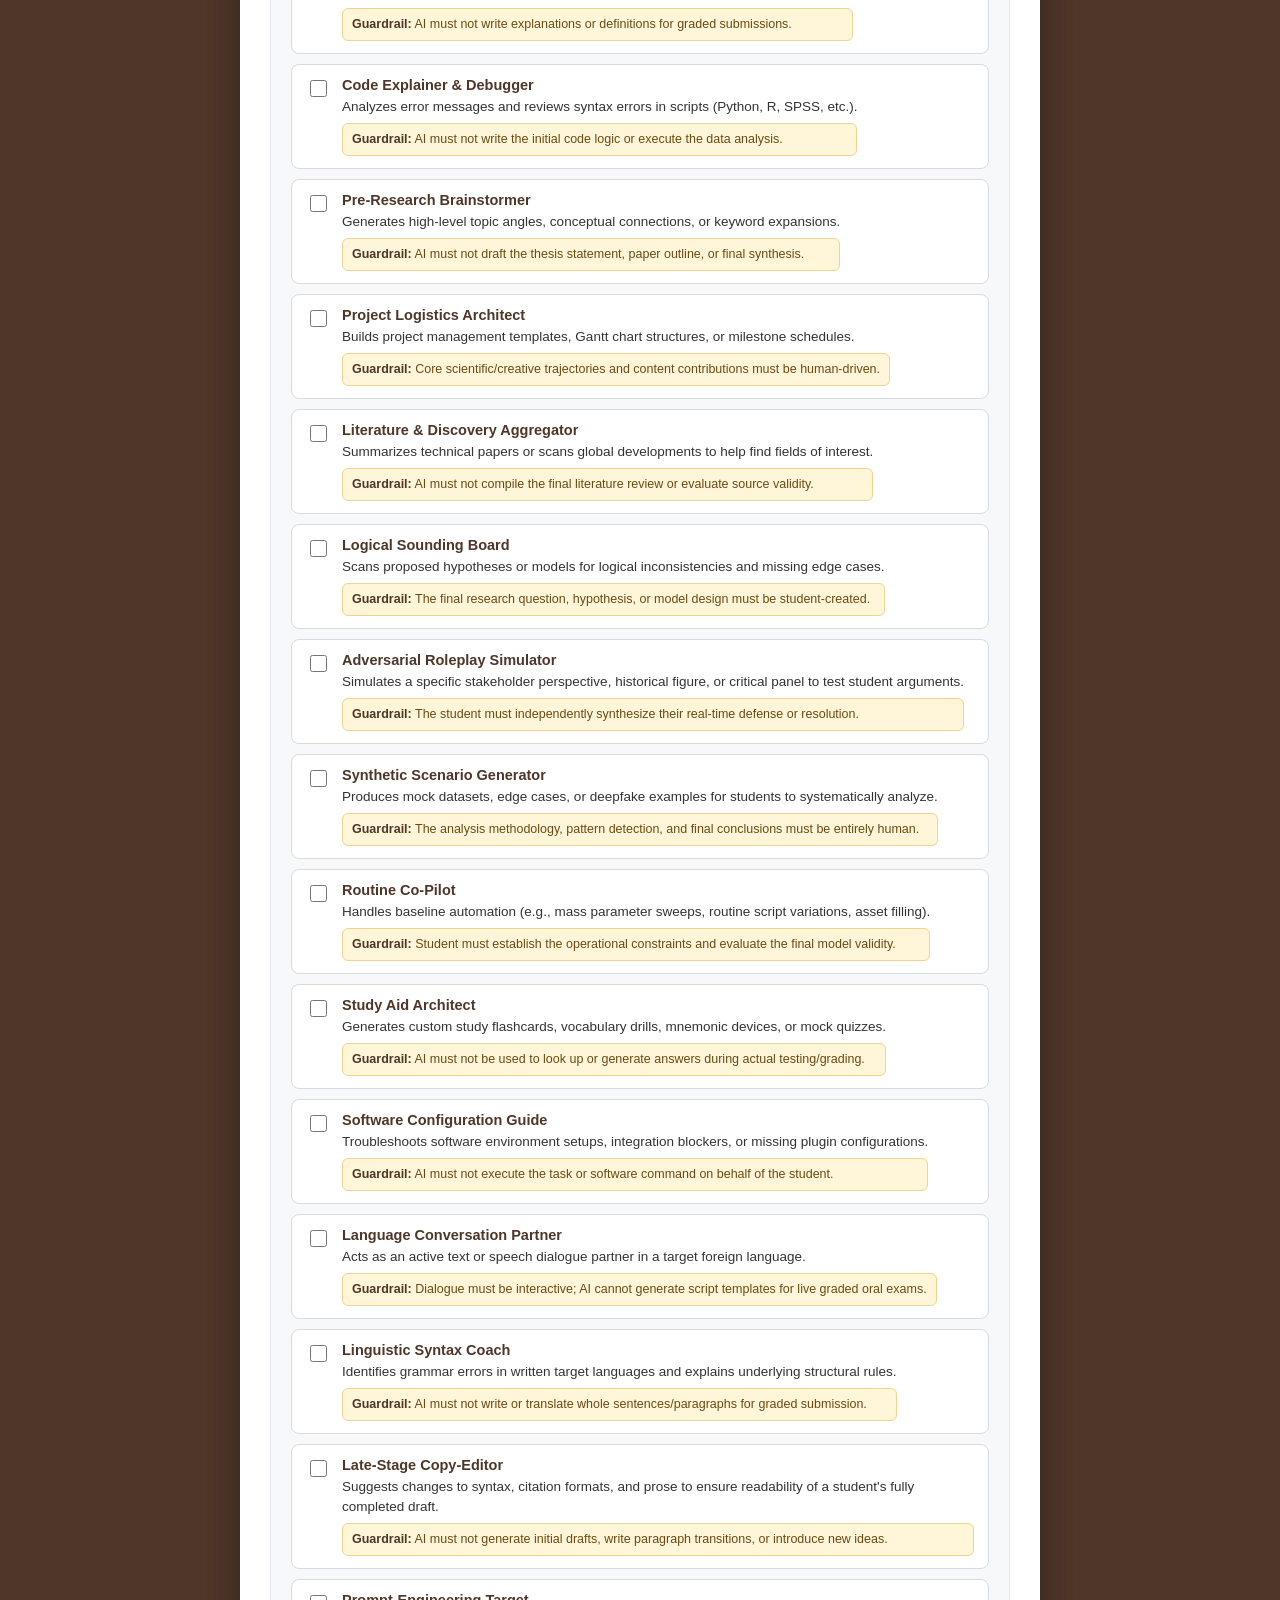
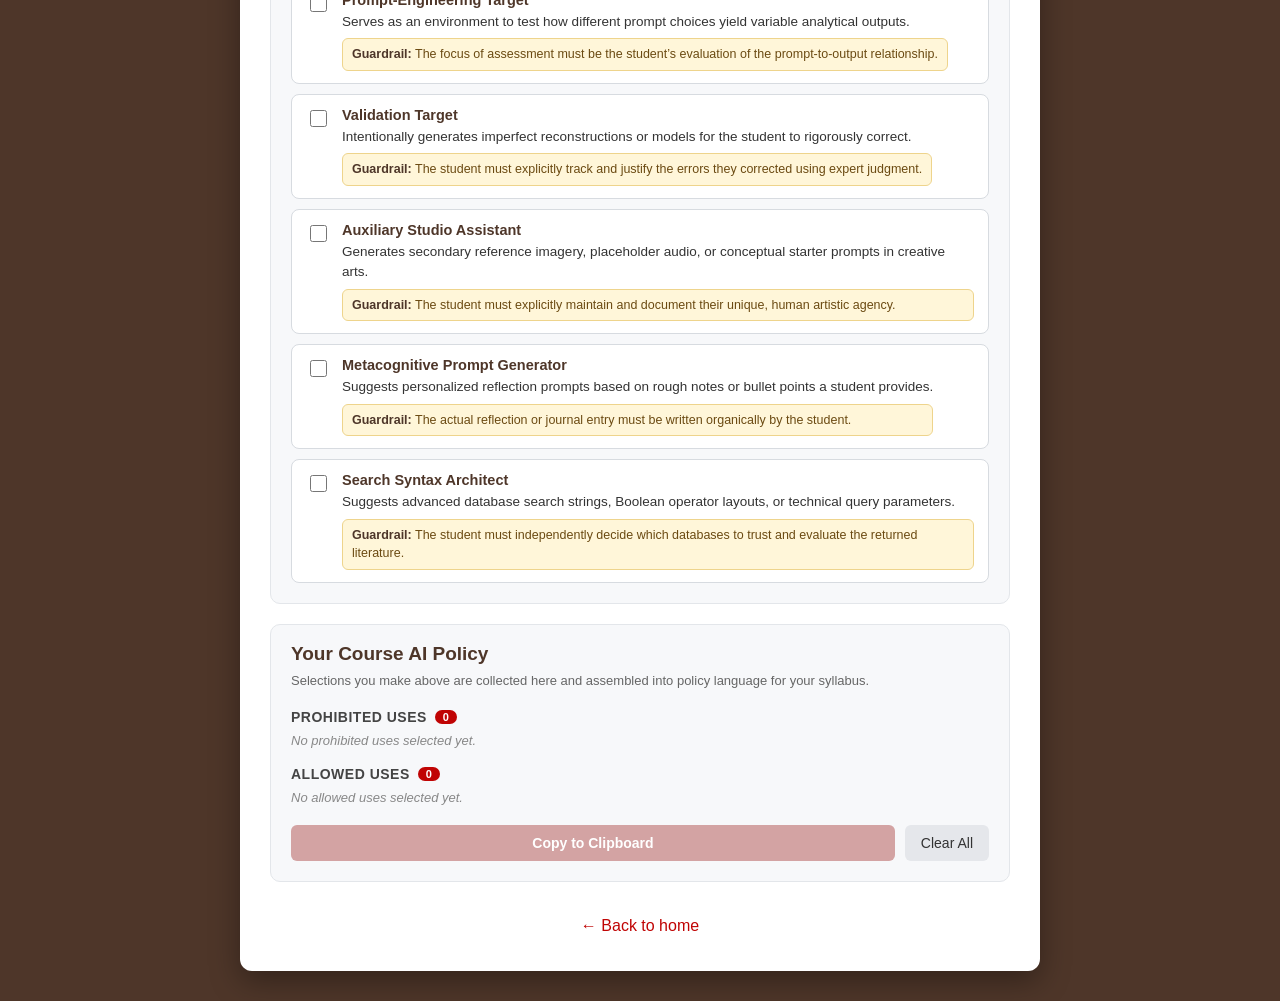
==== commit b48b66d8: "Point at the new committee spreadsheet and add Brown University byline Updates the sheet ID/link to " ====
--- a/ai-policy-explorer.html
+++ b/ai-policy-explorer.html
@@ -10,6 +10,7 @@
     <div id="page">
         <header>
             <h1>AI Policy Explorer for Faculty</h1>
+            <p class="byline">Brown University</p>
             <p class="subtitle">
                 This tool is designed to help you draft a course-level AI-policy specific to your needs. Reflect
                 on the course learning objectives, assessments, and/or learning activities of the course to
--- a/styles/ai-policy-explorer.css
+++ b/styles/ai-policy-explorer.css
@@ -38,8 +38,18 @@
 
 h1 {
     text-align: center;
-    margin: 0 0 14px;
-    color: var(--brown);
+    margin: 0 0 4px;
+    color: var(--brown);
+}
+
+.byline {
+    text-align: center;
+    margin: 0 0 18px;
+    color: var(--brown-red);
+    font-size: 13px;
+    font-weight: 600;
+    text-transform: uppercase;
+    letter-spacing: 1.2px;
 }
 
 .subtitle {
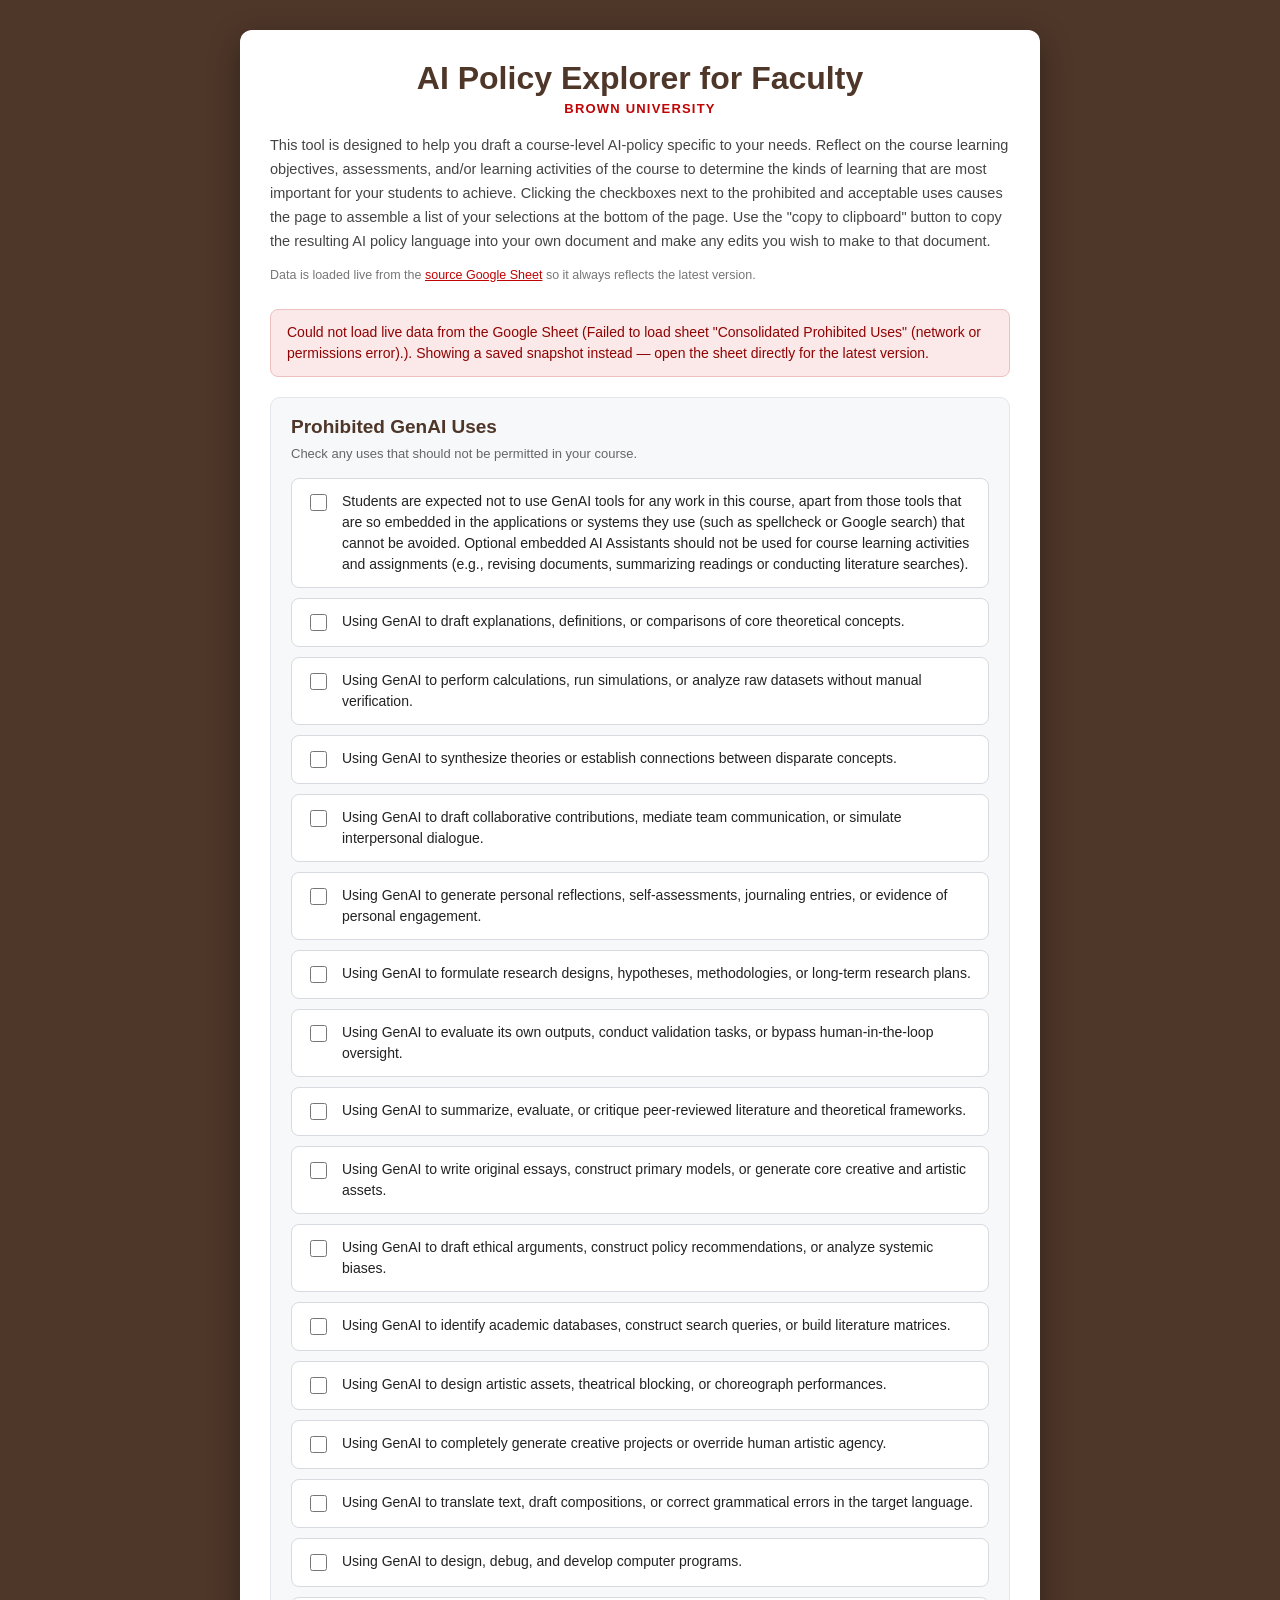
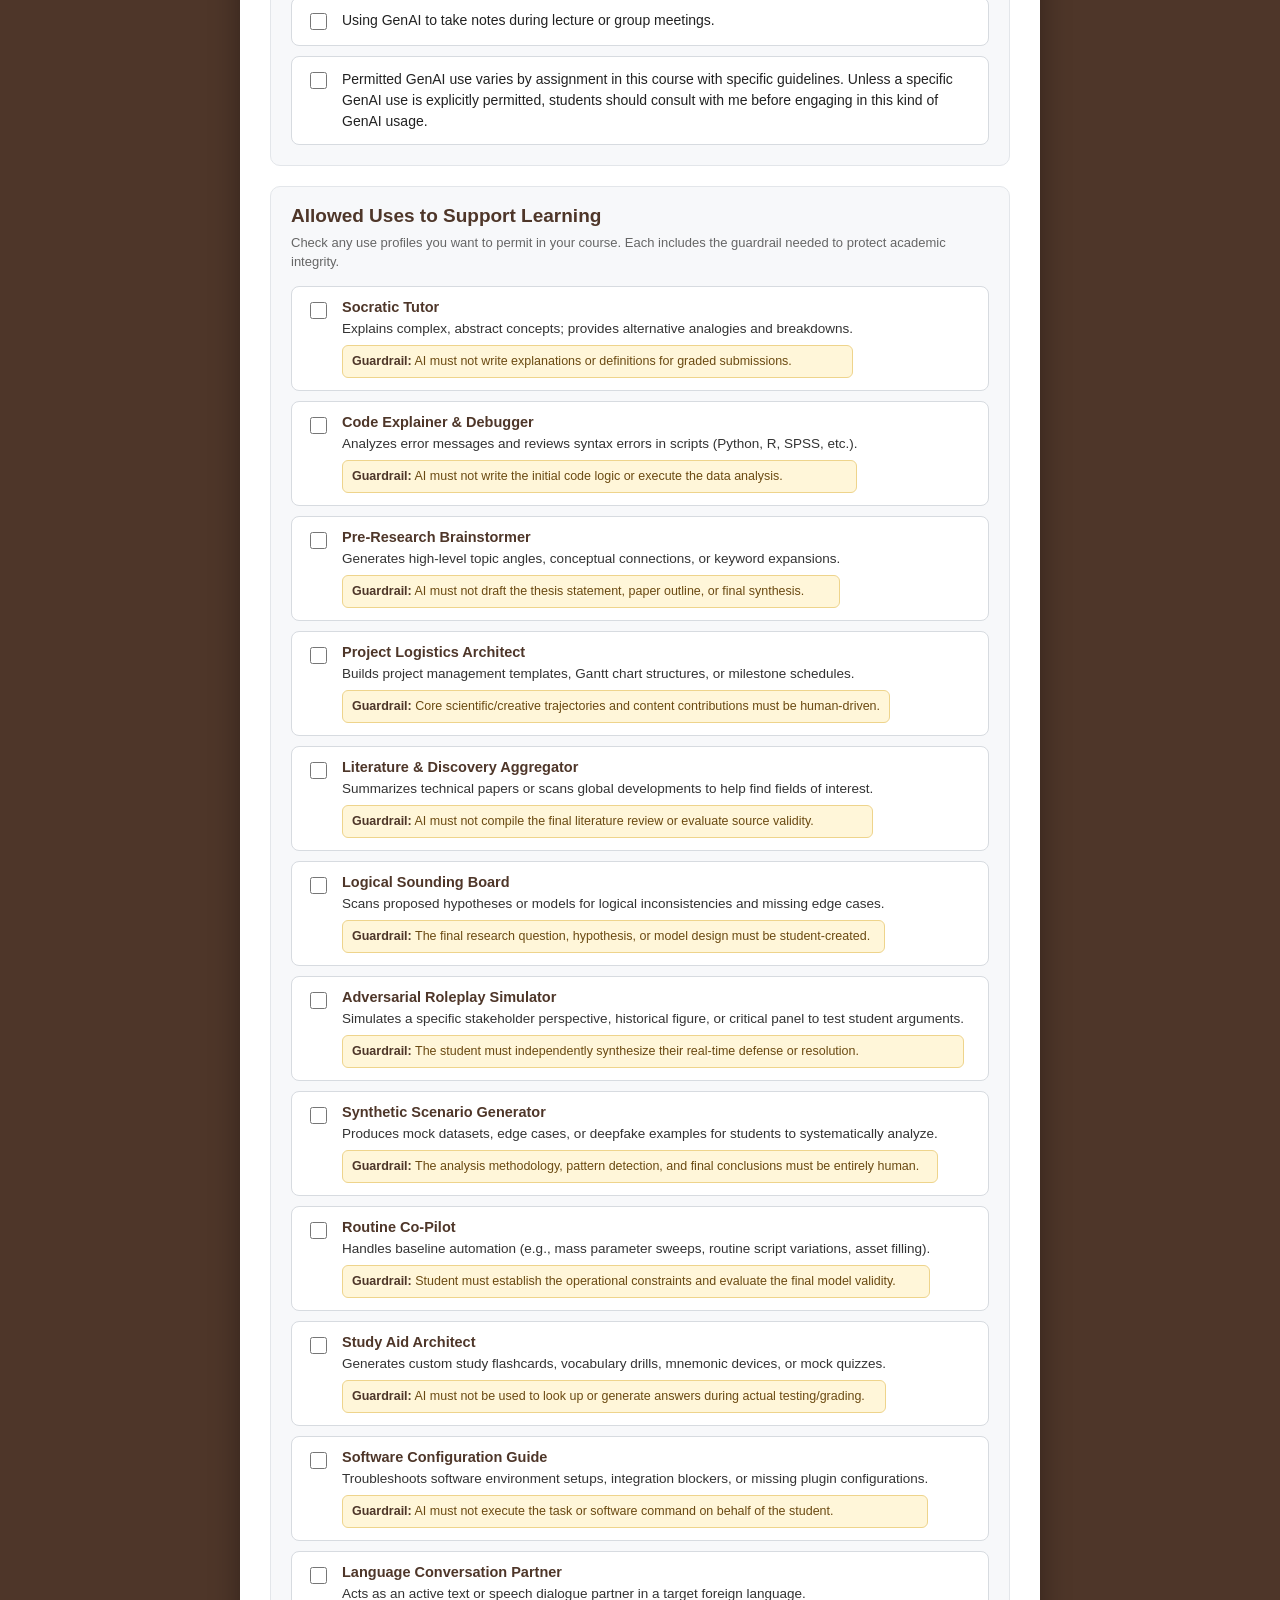
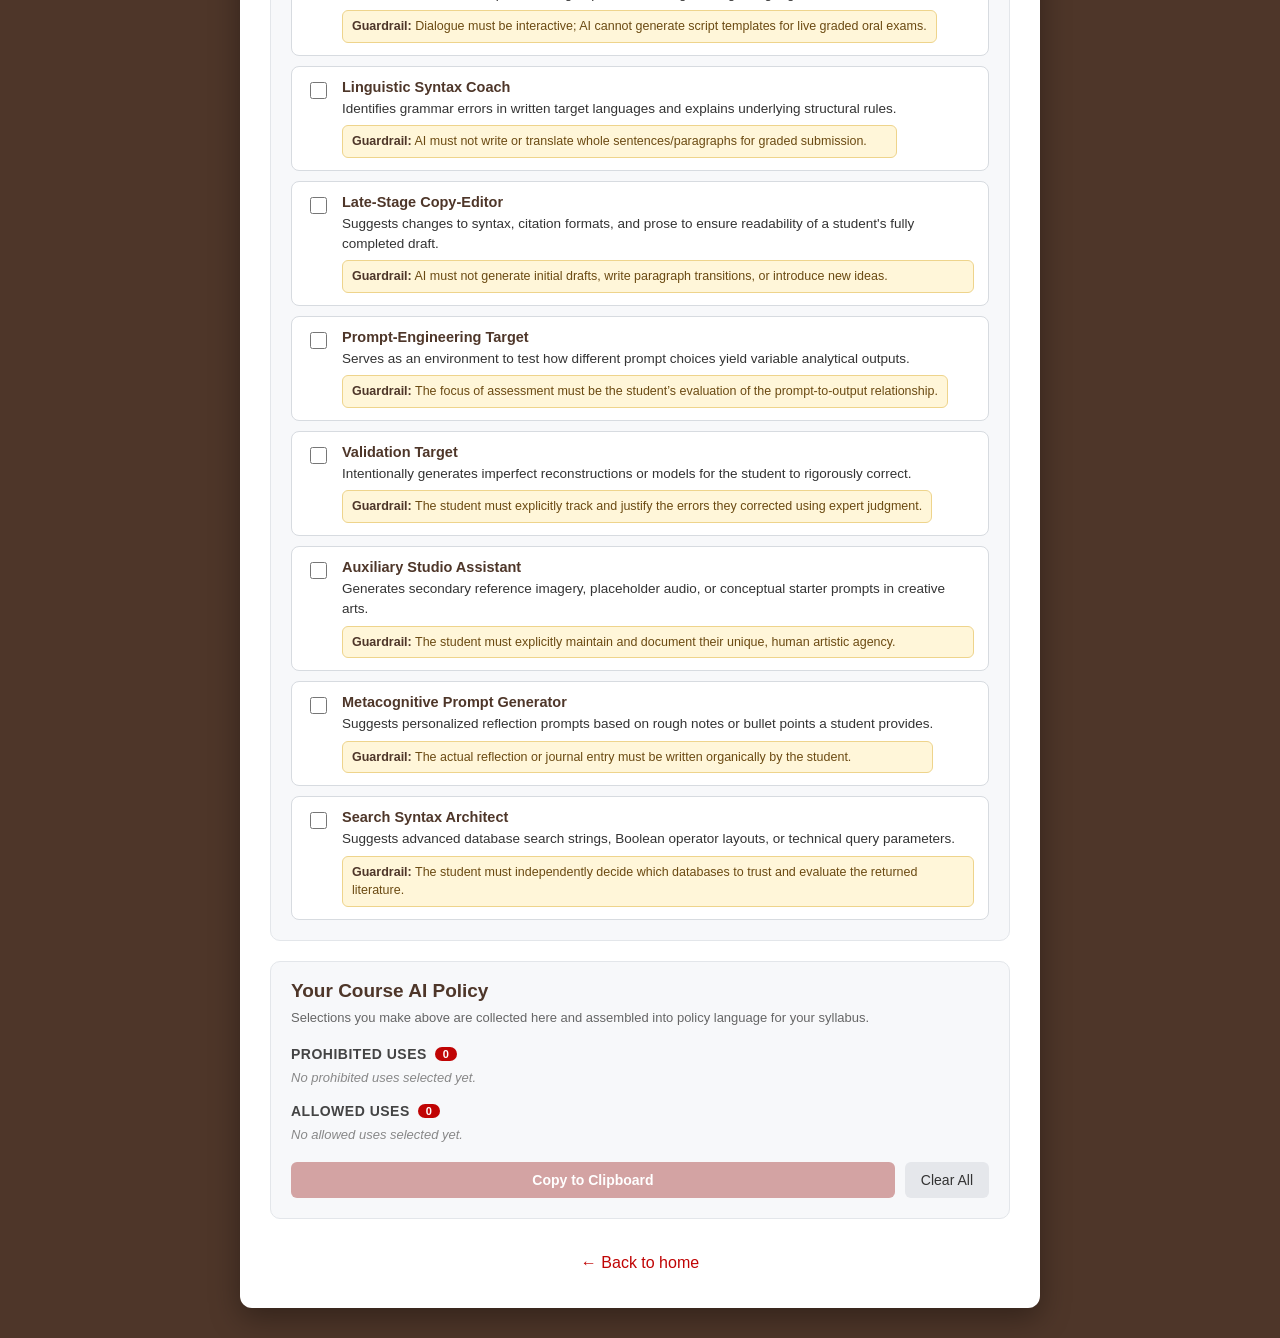
==== commit bd0a82d1: "Add cache-busting query strings to the explorer's script/style tags A user reported seeing wording t" ====
--- a/ai-policy-explorer.html
+++ b/ai-policy-explorer.html
@@ -4,7 +4,7 @@
     <meta charset="UTF-8">
     <meta name="viewport" content="width=device-width, initial-scale=1.0">
     <title>AI Policy Explorer for Faculty</title>
-    <link rel="stylesheet" href="styles/ai-policy-explorer.css">
+    <link rel="stylesheet" href="styles/ai-policy-explorer.css?v=2">
 </head>
 <body>
     <div id="page">
@@ -66,7 +66,8 @@
         <p class="back-link"><a href="index.html">&larr; Back to home</a></p>
     </div>
 
-    <script src="scripts/ai-policy-explorer-fallback-data.js"></script>
-    <script src="scripts/ai-policy-explorer.js"></script>
+    <!-- bump ?v= on every deploy that touches these files, so browsers don't serve a stale cached copy -->
+    <script src="scripts/ai-policy-explorer-fallback-data.js?v=2"></script>
+    <script src="scripts/ai-policy-explorer.js?v=2"></script>
 </body>
 </html>
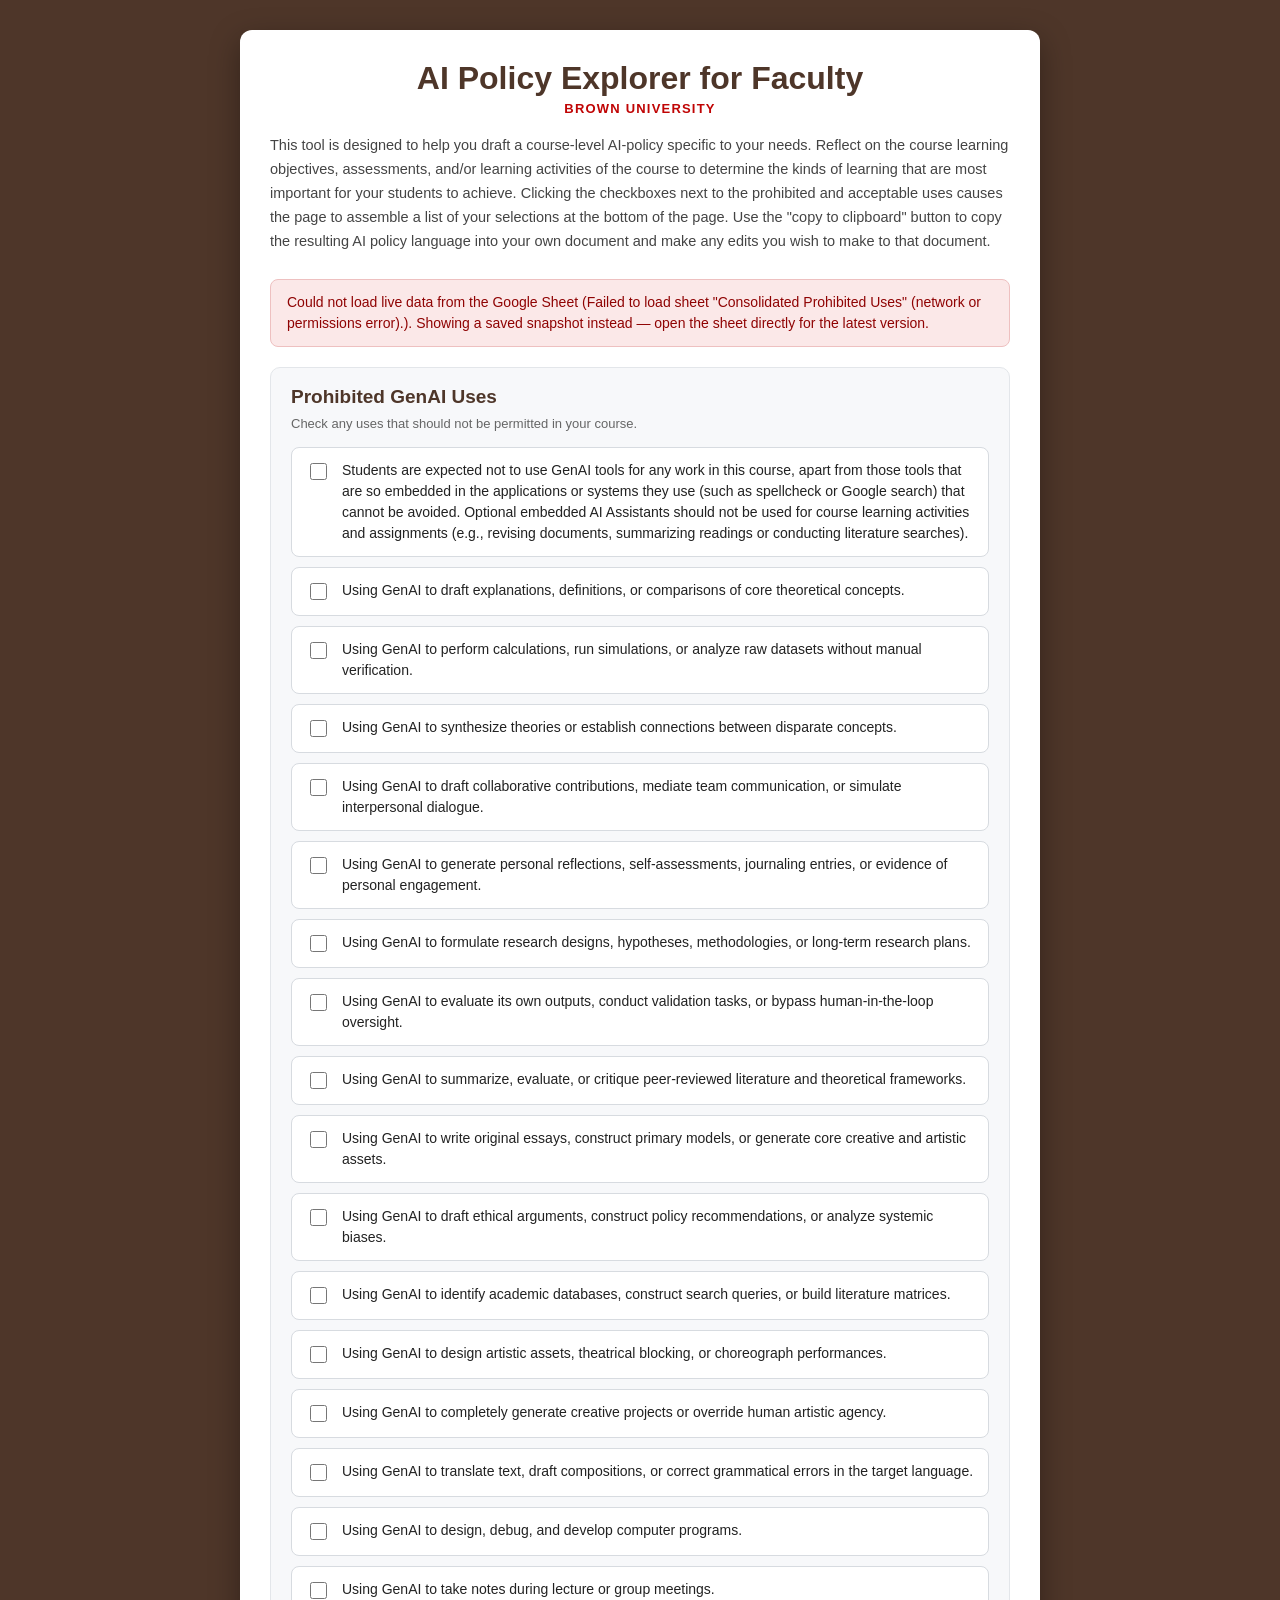
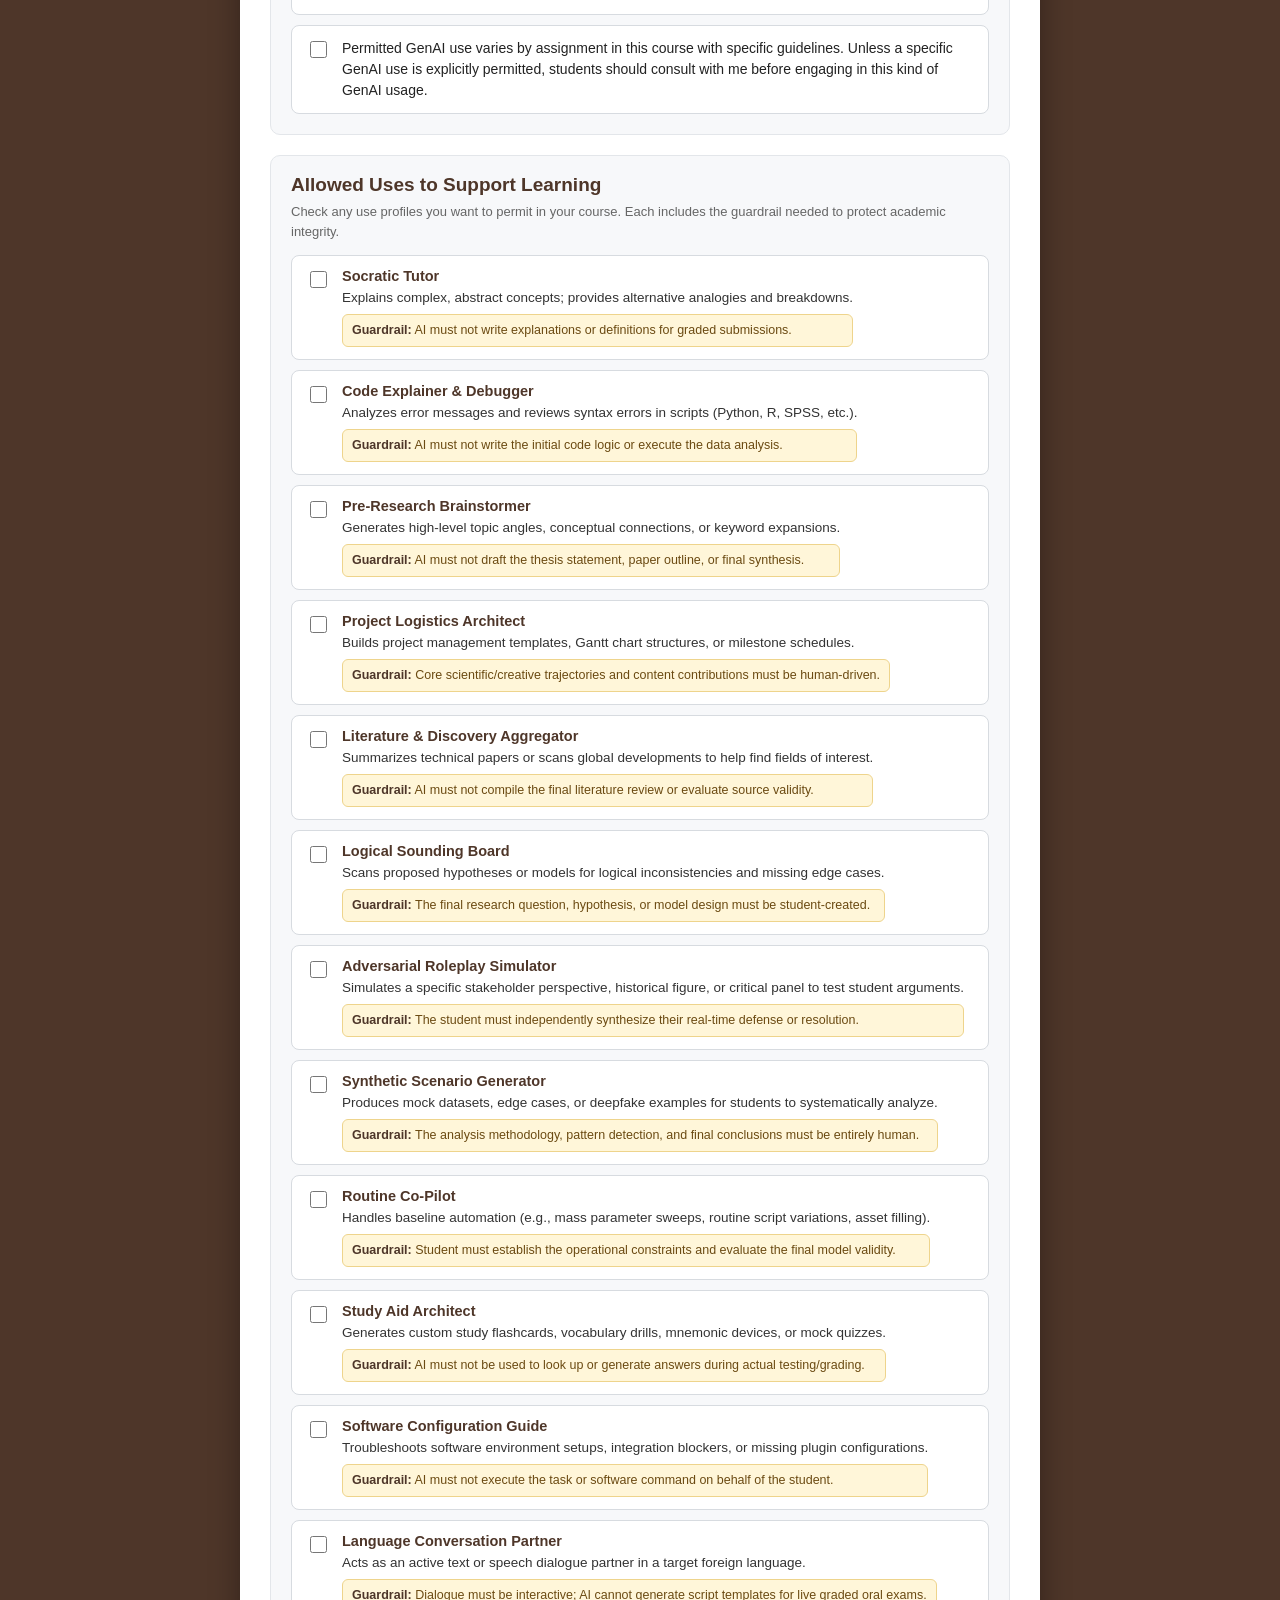
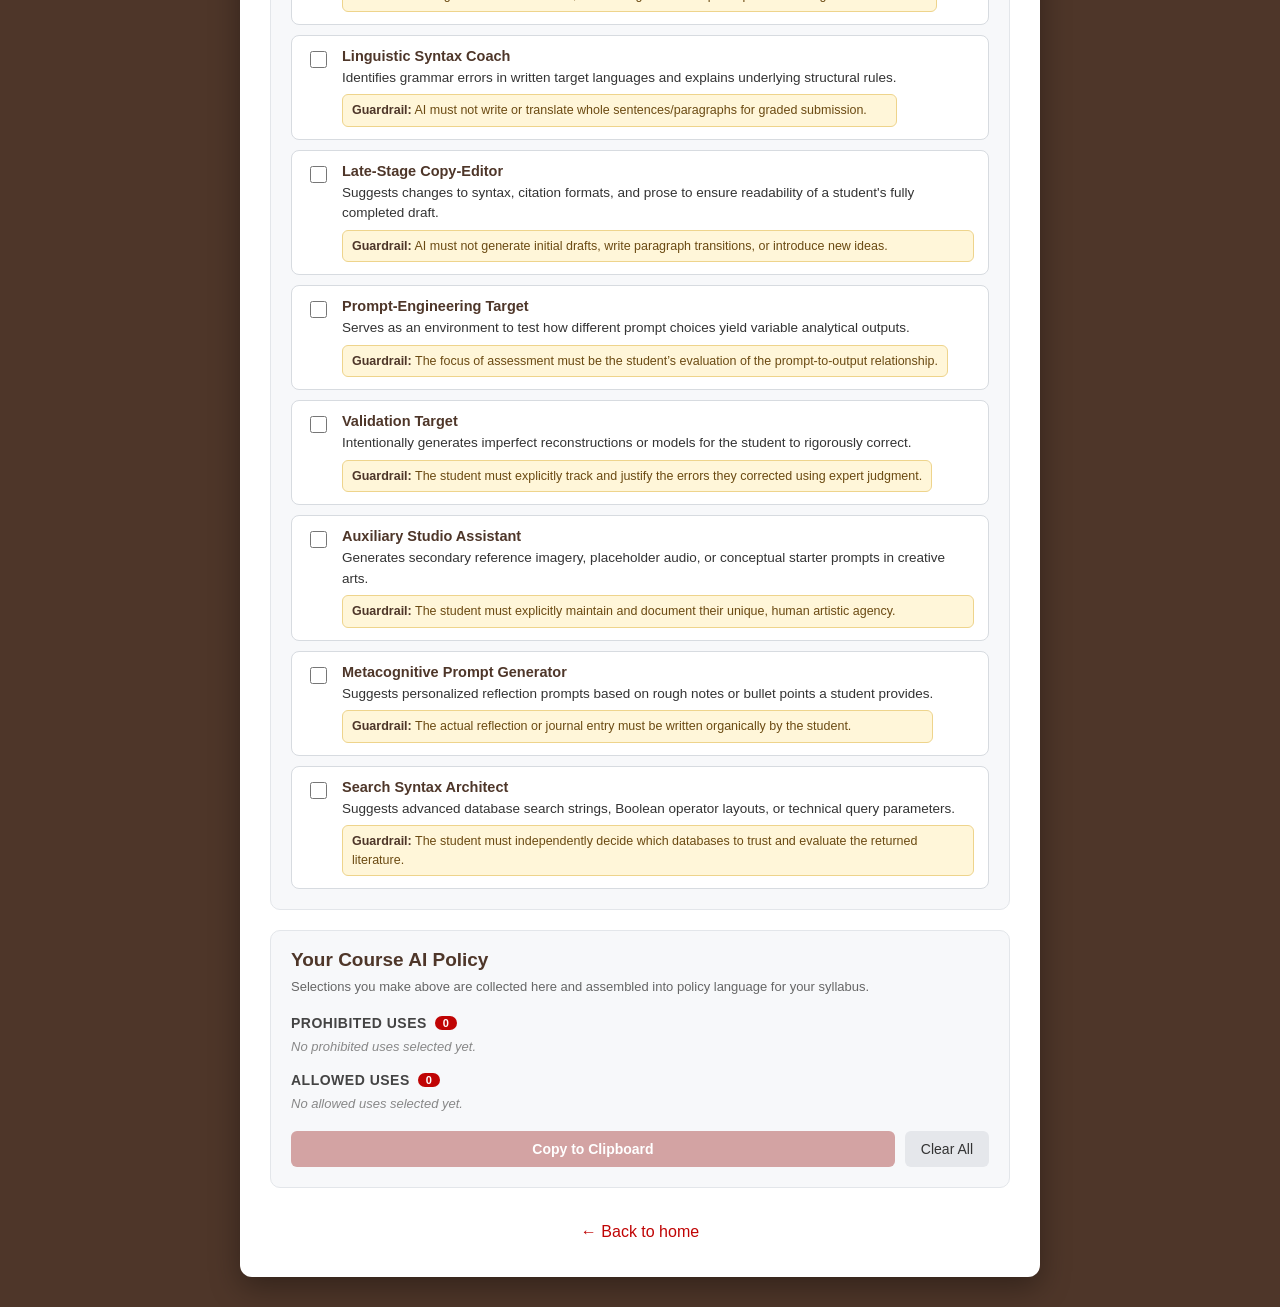
==== commit 803c184a: "Remove the "data loaded live" note from the page Also cleans up the now-unused sheet-link DOM elemen" ====
--- a/ai-policy-explorer.html
+++ b/ai-policy-explorer.html
@@ -19,11 +19,6 @@
                 your selections at the bottom of the page. Use the "copy to clipboard" button to copy the
                 resulting AI policy language into your own document and make any edits you wish to make to that
                 document.
-            </p>
-            <p class="source-note">
-                Data is loaded live from the
-                <a id="sheet-link" href="#" target="_blank" rel="noopener">source Google Sheet</a>
-                so it always reflects the latest version.
             </p>
         </header>
 
--- a/styles/ai-policy-explorer.css
+++ b/styles/ai-policy-explorer.css
@@ -53,21 +53,10 @@
 }
 
 .subtitle {
-    margin: 0 0 12px;
+    margin: 0 0 25px;
     color: #444;
     font-size: 14.5px;
     line-height: 1.65;
-}
-
-.source-note {
-    margin: 0 0 25px;
-    color: #777;
-    font-size: 12.5px;
-    line-height: 1.5;
-}
-
-.source-note a {
-    color: var(--brown-red);
 }
 
 .status-banner {
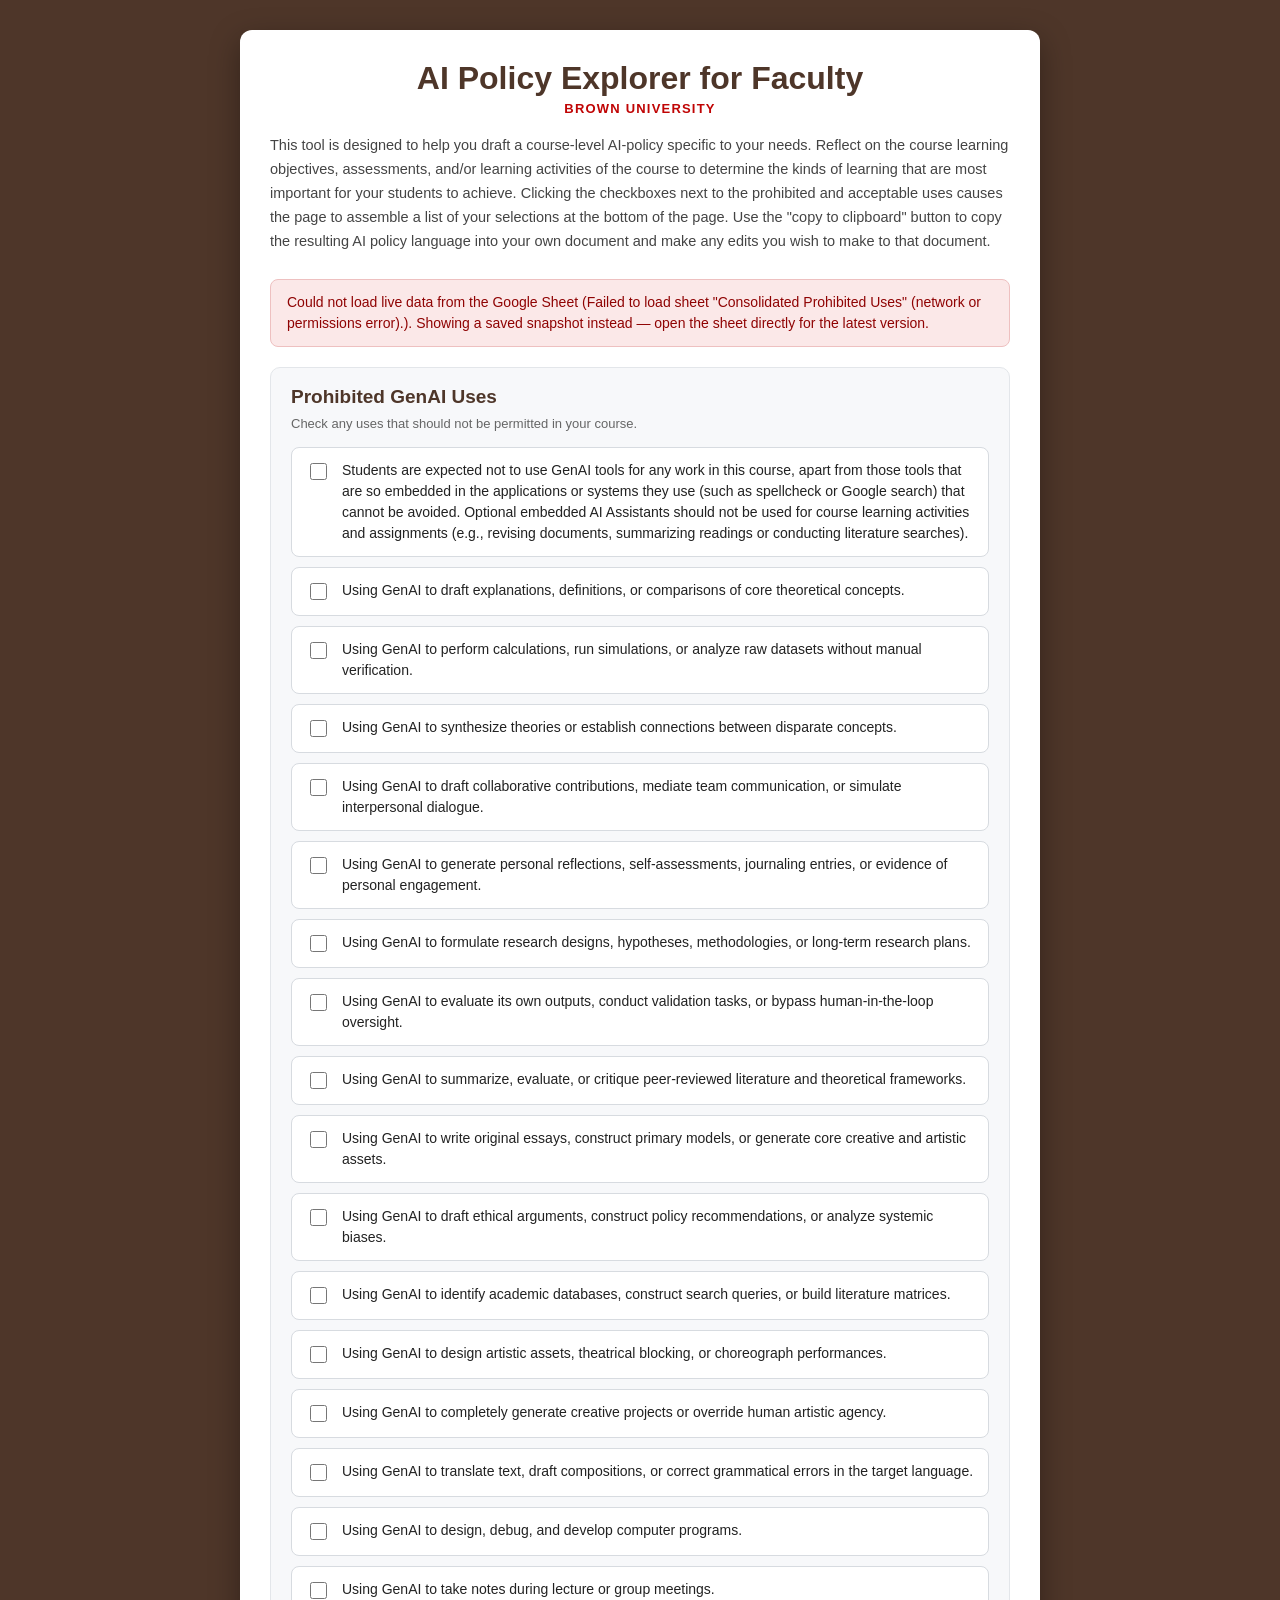
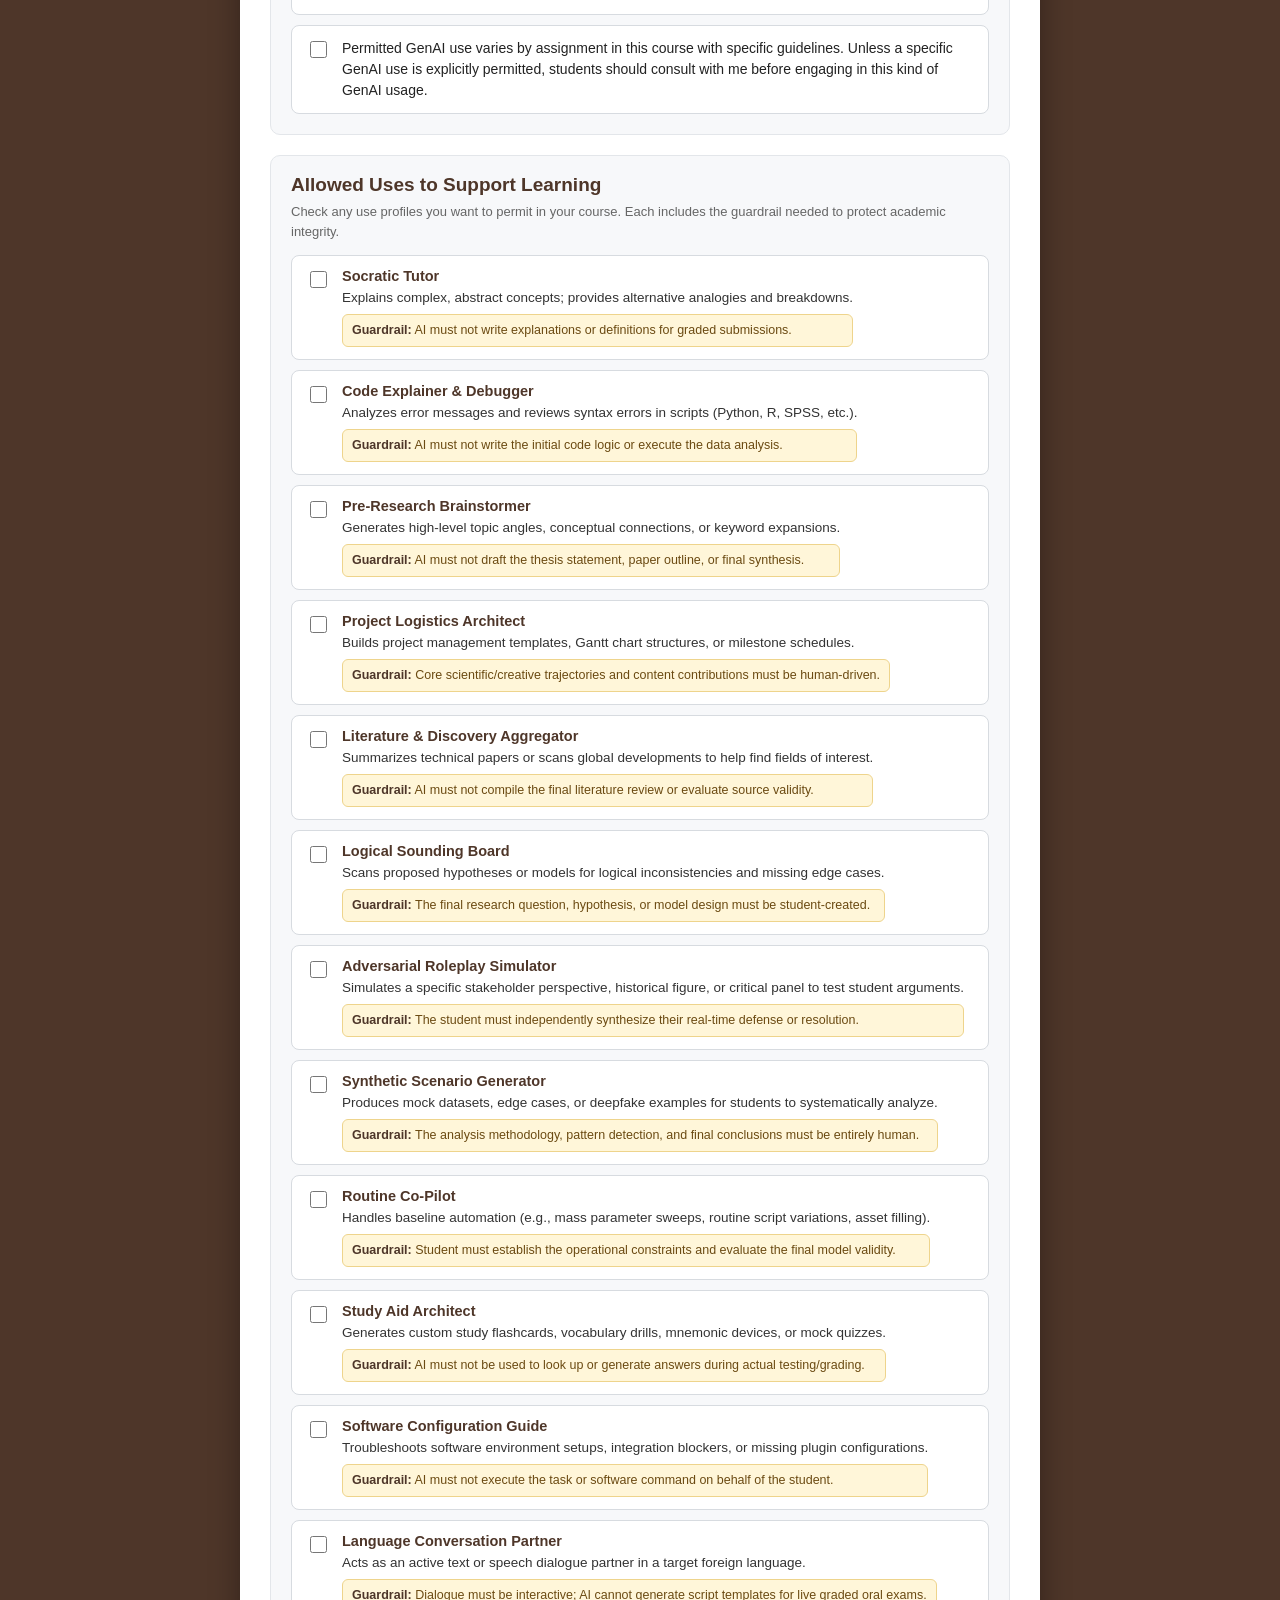
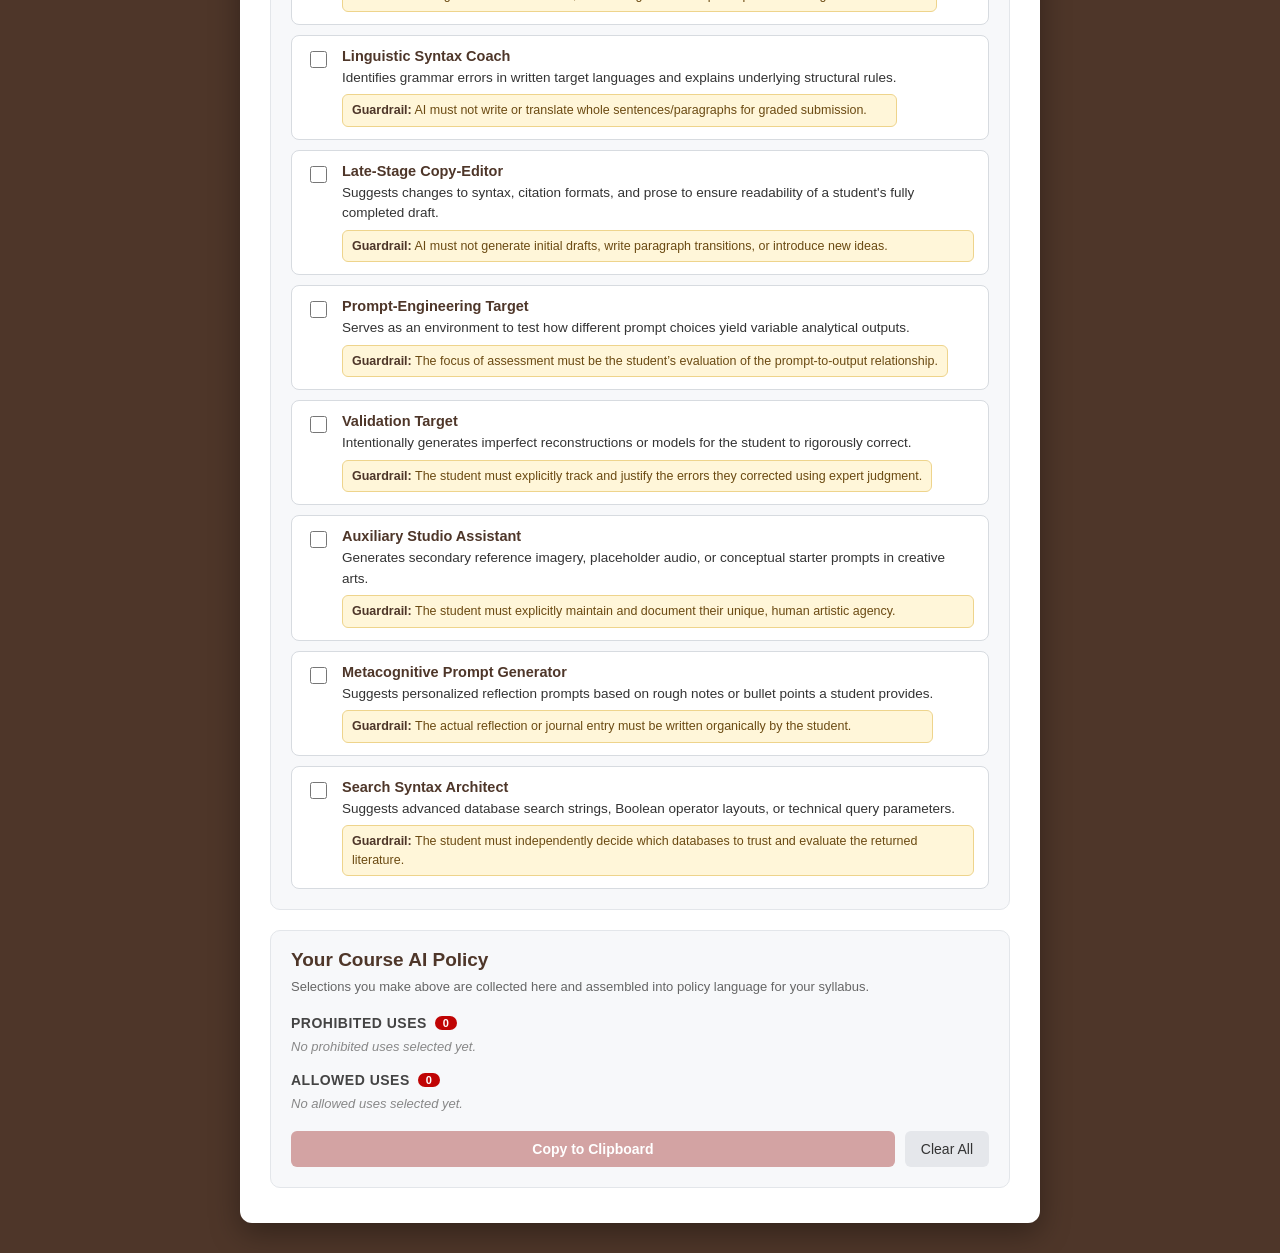
==== commit 3352e562: "Remove the "Back to home" link from the AI Policy Explorer Also removes the now-unused .back-link CS" ====
--- a/ai-policy-explorer.html
+++ b/ai-policy-explorer.html
@@ -4,7 +4,7 @@
     <meta charset="UTF-8">
     <meta name="viewport" content="width=device-width, initial-scale=1.0">
     <title>AI Policy Explorer for Faculty</title>
-    <link rel="stylesheet" href="styles/ai-policy-explorer.css?v=2">
+    <link rel="stylesheet" href="styles/ai-policy-explorer.css?v=4">
 </head>
 <body>
     <div id="page">
@@ -57,12 +57,10 @@
                 </div>
             </section>
         </main>
-
-        <p class="back-link"><a href="index.html">&larr; Back to home</a></p>
     </div>
 
     <!-- bump ?v= on every deploy that touches these files, so browsers don't serve a stale cached copy -->
-    <script src="scripts/ai-policy-explorer-fallback-data.js?v=2"></script>
-    <script src="scripts/ai-policy-explorer.js?v=2"></script>
+    <script src="scripts/ai-policy-explorer-fallback-data.js?v=4"></script>
+    <script src="scripts/ai-policy-explorer.js?v=4"></script>
 </body>
 </html>
--- a/styles/ai-policy-explorer.css
+++ b/styles/ai-policy-explorer.css
@@ -307,17 +307,3 @@
 .secondary-btn:hover {
     background-color: #d8dbe0;
 }
-
-.back-link {
-    text-align: center;
-    padding: 15px 0 5px;
-}
-
-.back-link a {
-    color: var(--brown-red);
-    text-decoration: none;
-}
-
-.back-link a:hover {
-    text-decoration: underline;
-}
